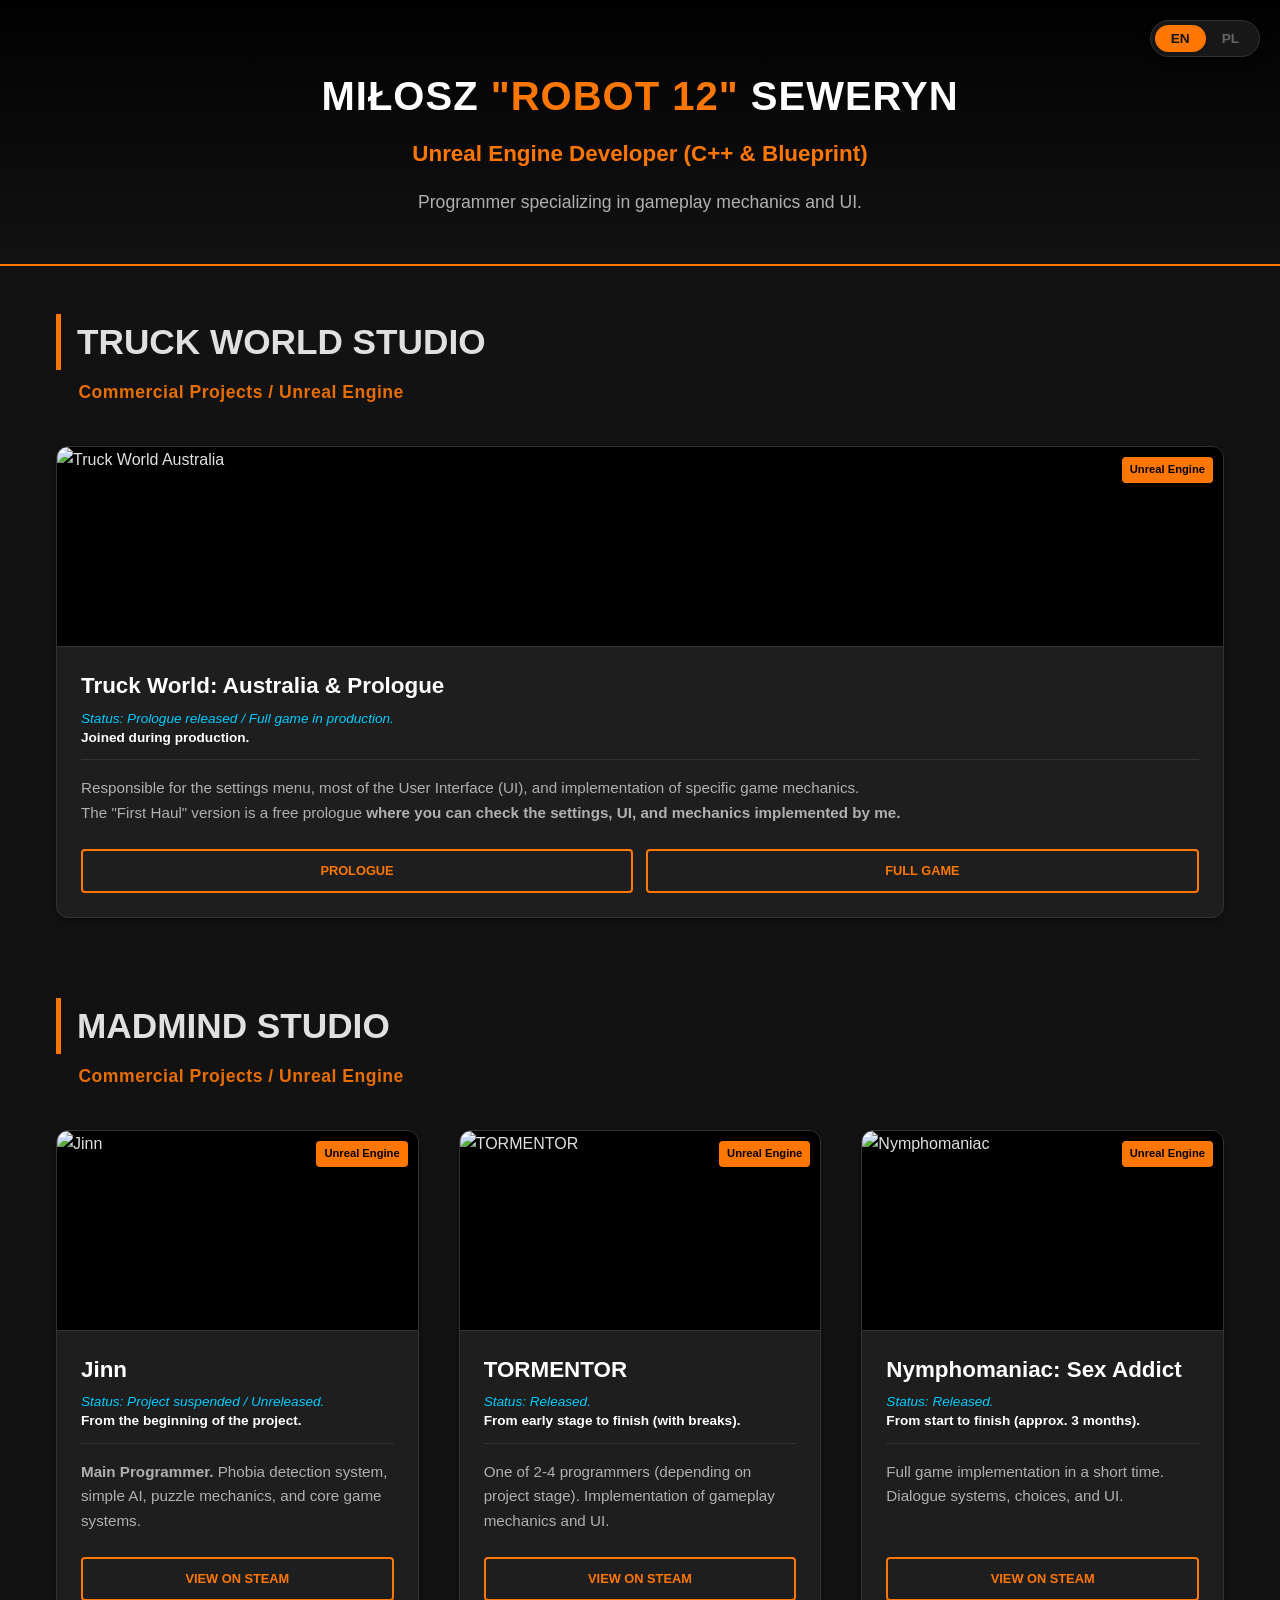
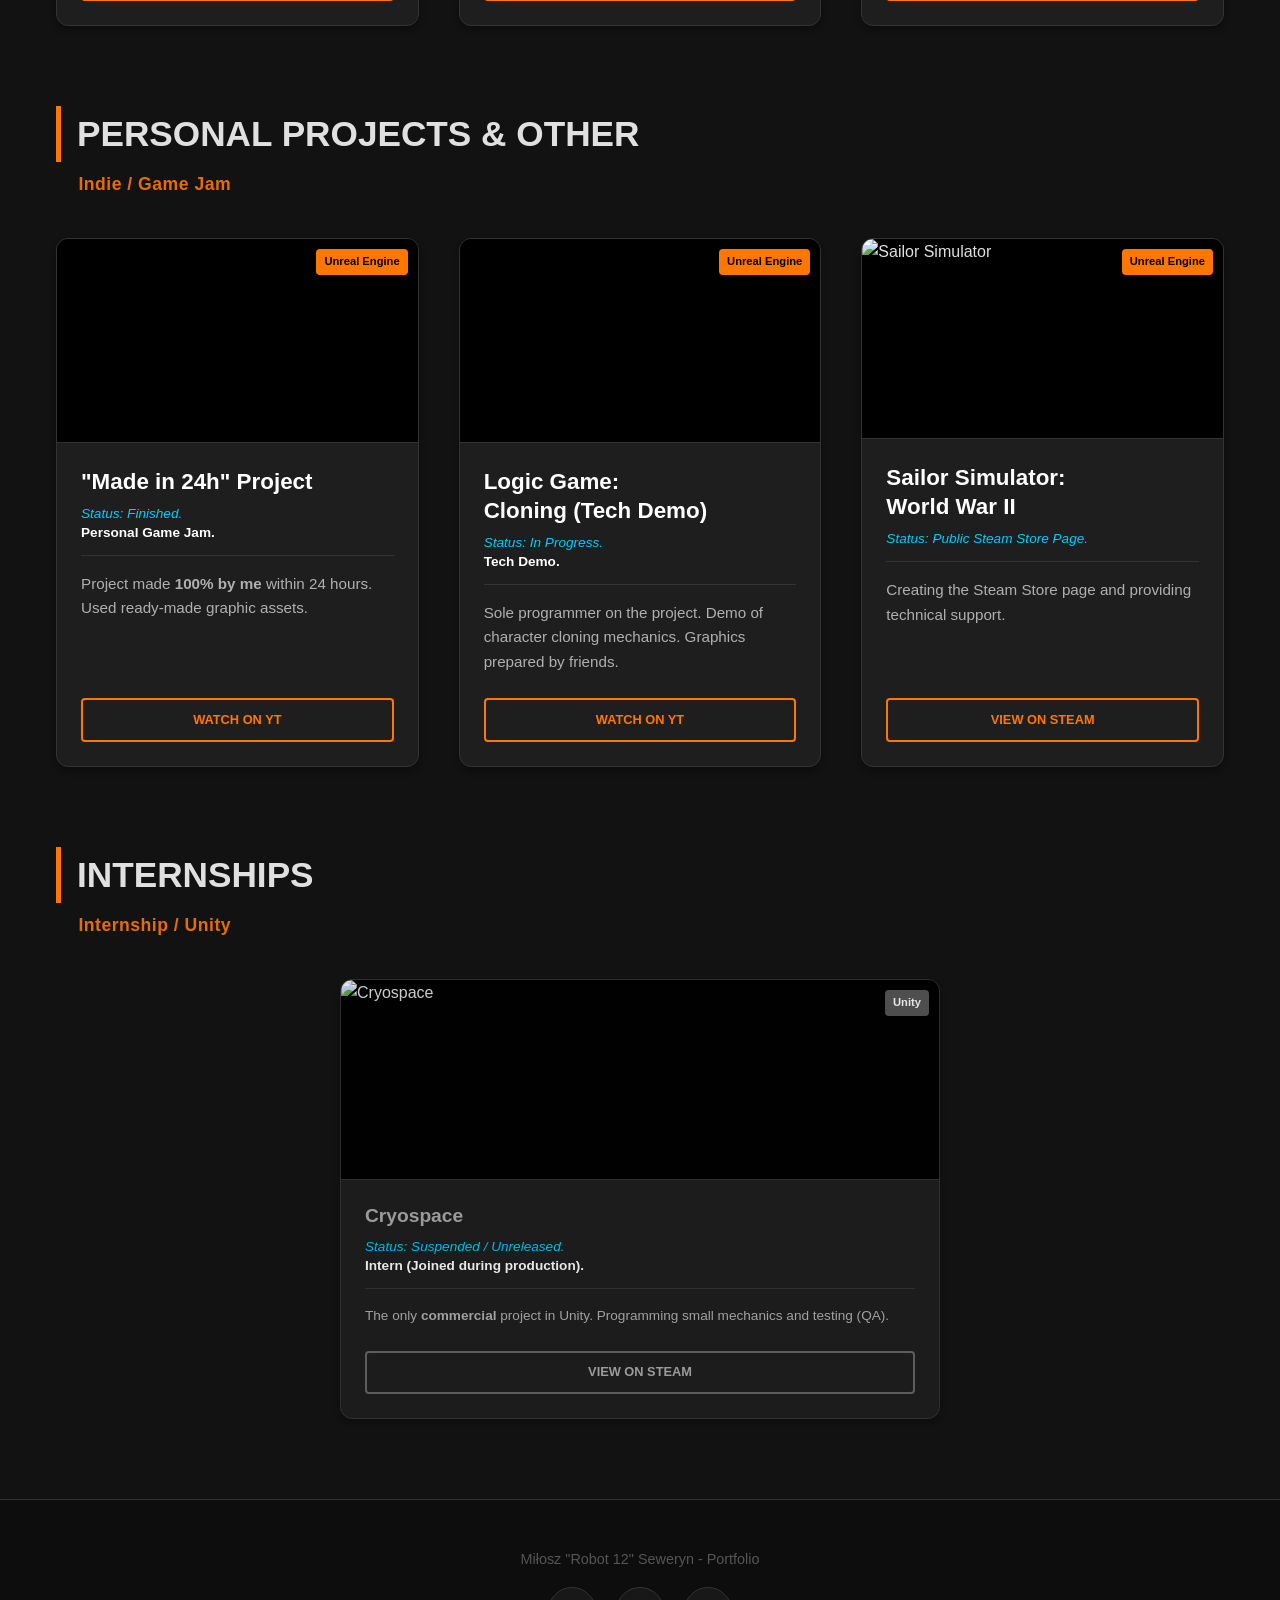
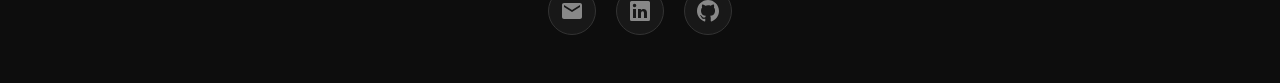
==== index.html @ f1b80c05 "Initial commit" ====
<!DOCTYPE html>
<html lang="pl">
<head>
    <meta charset="UTF-8">
    <meta name="viewport" content="width=device-width, initial-scale=1.0">
    <title>Portfolio - Miłosz Seweryn</title>
    <link rel="stylesheet" href="style.css">
</head>
<body class="lang-en">

    <div class="lang-switch">
        <button class="lang-btn" onclick="setLanguage('en')" id="btn-en">EN</button>
        <button class="lang-btn" onclick="setLanguage('pl')" id="btn-pl">PL</button>
    </div>

<header>
    <h1>Miłosz <span>"Robot 12"</span> Seweryn</h1>
    
    <div class="subtitle">
        <span class="en">Unreal Engine Developer (C++ & Blueprint)</span>
        <span class="pl">Unreal Engine Developer (C++ & Blueprint)</span>
    </div>
    
    <p class="intro-text">
        <span class="en">Programmer specializing in gameplay mechanics and UI.</span>
        <span class="pl">Programista specjalizujący się w mechanikach rozgrywki i UI.</span>
    </p>
</header>

<div class="container">

    <section>
        <h2 class="section-title">Truck World Studio</h2>
        <span class="company-name">
            <span class="en">Commercial Projects / Unreal Engine</span>
            <span class="pl">Projekty Komercyjne / Unreal Engine</span>
        </span>
        
        <div class="projects-grid">
            <div class="card">
                <div class="badge badge-ue">Unreal Engine</div>
                <img src="https://shared.fastly.steamstatic.com/store_item_assets/steam/apps/1327040/library_hero.jpg" alt="Truck World Australia" class="card-img">
                <div class="card-content">
                    <h3>Truck World: Australia & Prologue</h3>
                    <div class="status-info">
                        <span class="en">Status: Prologue released / Full game in production.<br><strong>Joined during production.</strong></span>
                        <span class="pl">Status: Prolog wydany / Pełna gra w produkcji.<br><strong>Dołączyłem w trakcie produkcji.</strong></span>
                    </div>
                    <p>
                        <span class="en">Responsible for the settings menu, most of the User Interface (UI), and implementation of specific game mechanics. <br>The "First Haul" version is a free prologue <strong>where you can check the settings, UI, and mechanics implemented by me.</strong></span>
                        <span class="pl">Odpowiadam za menu ustawień, większość interfejsu użytkownika (UI) oraz implementację pojedynczych mechanik gry. <br>Wersja "First Haul" stanowi darmowy prolog, <strong>w którym można sprawdzić zaimplementowane przeze mnie ustawienia, UI oraz mechaniki.</strong></span>
                    </p>
                    <div class="card-buttons">
                        <a href="https://store.steampowered.com/app/3694620/Truck_World_Australia__First_Haul/" target="_blank" class="btn">
                            <span class="en">Prologue</span><span class="pl">Prolog</span>
                        </a>
                        <a href="https://store.steampowered.com/app/1327040/Truck_World_Australia/" target="_blank" class="btn">
                            <span class="en">Full Game</span><span class="pl">Pełna Gra</span>
                        </a>
                    </div>
                </div>
            </div>
        </div>
    </section>

    <section>
        <h2 class="section-title">MadMind Studio</h2>
        <span class="company-name">
            <span class="en">Commercial Projects / Unreal Engine</span>
            <span class="pl">Projekty Komercyjne / Unreal Engine</span>
        </span>
        
        <div class="projects-grid">
            <div class="card">
                <div class="badge badge-ue">Unreal Engine</div>
                <img src="https://shared.fastly.steamstatic.com/store_item_assets/steam/apps/2539940/header.jpg" alt="Jinn" class="card-img">
                <div class="card-content">
                    <h3>Jinn</h3>
                    <div class="status-info">
                        <span class="en">Status: Project suspended / Unreleased.<br><strong>From the beginning of the project.</strong></span>
                        <span class="pl">Status: Projekt zawieszony / Niewydana.<br><strong>Od początku projektu.</strong></span>
                    </div>
                    <p>
                        <span class="en"><strong>Main Programmer.</strong> Phobia detection system, simple AI, puzzle mechanics, and core game systems.</span>
                        <span class="pl"><strong>Główny Programista.</strong> System wykrywania fobii, proste AI, mechaniki zagadek oraz kluczowe systemy gry.</span>
                    </p>
                    <div class="card-buttons">
                        <a href="https://store.steampowered.com/app/2539940/Jinn/" target="_blank" class="btn">
                            <span class="en">View on Steam</span><span class="pl">Zobacz na Steam</span>
                        </a>
                    </div>
                </div>
            </div>

            <div class="card">
                <div class="badge badge-ue">Unreal Engine</div>
                <img src="https://shared.fastly.steamstatic.com/store_item_assets/steam/apps/1493440/header.jpg" alt="TORMENTOR" class="card-img">
                <div class="card-content">
                    <h3>TORMENTOR</h3>
                    <div class="status-info">
                        <span class="en">Status: Released.<br><strong>From early stage to finish (with breaks).</strong></span>
                        <span class="pl">Status: Gra wydana.<br><strong>Od wczesnej fazy do końca (z przerwami).</strong></span>
                    </div>
                    <p>
                        <span class="en">One of 2-4 programmers (depending on project stage). Implementation of gameplay mechanics and UI.</span>
                        <span class="pl">Jeden z 2-4 programistów (w zależności od etapu projektu). Implementacja mechanik rozgrywki oraz UI.</span>
                    </p>
                    <div class="card-buttons">
                        <a href="https://store.steampowered.com/app/1493440/TORMENTOR/" target="_blank" class="btn">
                            <span class="en">View on Steam</span><span class="pl">Zobacz na Steam</span>
                        </a>
                    </div>
                </div>
            </div>

            <div class="card">
                <div class="badge badge-ue">Unreal Engine</div>
                <img src="https://shared.fastly.steamstatic.com/store_item_assets/steam/apps/3002570/header.jpg" alt="Nymphomaniac" class="card-img">
                <div class="card-content">
                    <h3>Nymphomaniac: Sex Addict</h3>
                    <div class="status-info">
                        <span class="en">Status: Released.<br><strong>From start to finish (approx. 3 months).</strong></span>
                        <span class="pl">Status: Gra wydana.<br><strong>Od początku do końca (około 3 miesiące).</strong></span>
                    </div>
                    <p>
                        <span class="en">Full game implementation in a short time. Dialogue systems, choices, and UI.</span>
                        <span class="pl">Pełna implementacja gry w bardzo krótkim czasie. Systemy dialogowe, wybory oraz UI.</span>
                    </p>
                    <div class="card-buttons">
                        <a href="https://store.steampowered.com/app/3002570/Nymphomaniac__Sex_Addict/" target="_blank" class="btn">
                            <span class="en">View on Steam</span><span class="pl">Zobacz na Steam</span>
                        </a>
                    </div>
                </div>
            </div>
        </div>
    </section>

    <section>
        <h2 class="section-title">
            <span class="en">Personal Projects & Other</span>
            <span class="pl">Projekty Własne & Inne</span>
        </h2>
        <span class="company-name">
            <span class="en">Indie / Game Jam</span>
            <span class="pl">Indie / Game Jam</span>
        </span>
        
        <div class="projects-grid">
            <div class="card">
                <div class="badge badge-ue">Unreal Engine</div>
                <div class="video-container">
                    <iframe width="560" height="315" src="https://www.youtube.com/embed/Qg40mIEKZSA" title="YouTube video player" frameborder="0" allow="accelerometer; autoplay; clipboard-write; encrypted-media; gyroscope; picture-in-picture; web-share" allowfullscreen></iframe>
                </div>
                <div class="card-content">
                    <h3>
                        <span class="en">"Made in 24h" Project</span>
                        <span class="pl">Projekt "Robiony w 24h"</span>
                    </h3>
                    <div class="status-info">
                        <span class="en">Status: Finished.<br><strong>Personal Game Jam.</strong></span>
                        <span class="pl">Status: Ukończony.<br><strong>Game Jam personalny.</strong></span>
                    </div>
                    <p>
                        <span class="en">Project made <strong>100% by me</strong> within 24 hours. Used ready-made graphic assets.</span>
                        <span class="pl">Projekt zrealizowany w <strong>100% przeze mnie</strong> w ciągu 24 godzin. Wykorzystano gotowe assety graficzne.</span>
                    </p>
                    <div class="card-buttons">
                        <a href="https://youtu.be/Qg40mIEKZSA" target="_blank" class="btn">
                            <span class="en">Watch on YT</span><span class="pl">Obejrzyj na YT</span>
                        </a>
                    </div>
                </div>
            </div>

            <div class="card">
                <div class="badge badge-ue">Unreal Engine</div>
                <div class="video-container">
                    <iframe width="560" height="315" src="https://www.youtube.com/embed/ISejRjv4ZMk" title="YouTube video player" frameborder="0" allow="accelerometer; autoplay; clipboard-write; encrypted-media; gyroscope; picture-in-picture; web-share" allowfullscreen></iframe>
                </div>
                <div class="card-content">
                    <h3>
                        <span class="en">Logic Game: Cloning (Tech Demo)</span>
                        <span class="pl">Gra Logiczna: Klonowanie (Tech Demo)</span>
                    </h3>
                    <div class="status-info">
                        <span class="en">Status: In Progress.<br><strong>Tech Demo.</strong></span>
                        <span class="pl">Status: W trakcie produkcji.<br><strong>Demo technologiczne.</strong></span>
                    </div>
                    <p>
                        <span class="en">Sole programmer on the project. Demo of character cloning mechanics. Graphics prepared by friends.</span>
                        <span class="pl">Jedyny programista projektu. Demo mechaniki klonowania postaci. Grafiki przygotowane przez znajomych.</span>
                    </p>
                    <div class="card-buttons">
                        <a href="https://www.youtube.com/watch?v=ISejRjv4ZMk" target="_blank" class="btn">
                            <span class="en">Watch on YT</span><span class="pl">Obejrzyj na YT</span>
                        </a>
                    </div>
                </div>
            </div>

            <div class="card">
                <div class="badge badge-ue">Unreal Engine</div>
                <img src="https://shared.fastly.steamstatic.com/store_item_assets/steam/apps/3456460/header.jpg" alt="Sailor Simulator" class="card-img">
                <div class="card-content">
                    <h3>Sailor Simulator: World War&nbsp;II</h3>
                    <div class="status-info">
                        <span class="en">Status: Public Steam Store Page.</span>
                        <span class="pl">Status: Publiczna strona Steam.</span>
                    </div>
                    <p>
                        <span class="en">Creating the Steam Store page and providing technical support.</span>
                        <span class="pl">Tworzenie strony sklepu Steam oraz wsparcie techniczne.</span>
                    </p>
                    <div class="card-buttons">
                        <a href="https://store.steampowered.com/app/3456460/Sailor_Simulator_World_War_II/" target="_blank" class="btn">
                            <span class="en">View on Steam</span><span class="pl">Zobacz na Steam</span>
                        </a>
                    </div>
                </div>
            </div>
        </div>
    </section>

    <section style="margin-bottom: 2rem;">
        <h2 class="section-title">
            <span class="en">Internships</span>
            <span class="pl">Praktyki</span>
        </h2>
        <span class="company-name">
            <span class="en">Internship / Unity</span>
            <span class="pl">Praktyki / Unity</span>
        </span>
        
        <div class="projects-grid" style="grid-template-columns: 1fr;">
            <div class="card small">
                <div class="badge badge-unity">Unity</div>
                <img src="https://shared.fastly.steamstatic.com/store_item_assets/steam/apps/1460010/header.jpg" alt="Cryospace" class="card-img">
                <div class="card-content">
                    <h3 style="font-size: 1.2rem; color: #aaa;">Cryospace</h3>
                    <div class="status-info">
                        <span class="en">Status: Suspended / Unreleased.<br><strong>Intern (Joined during production).</strong></span>
                        <span class="pl">Status: Zawieszony / Niewydana.<br><strong>Praktykant (dołączyłem w trakcie produkcji).</strong></span>
                    </div>
                    <p style="font-size: 0.85rem;">
                        <span class="en">The only <strong>commercial</strong> project in Unity. Programming small mechanics and testing (QA).</span>
                        <span class="pl">Jedyny <strong>komercyjny</strong> projekt w Unity. Programowanie małych mechanik oraz testowanie (QA).</span>
                    </p>
                    <div class="card-buttons">
                        <a href="https://store.steampowered.com/app/1460010/Cryospace__survival_horror_in_space/" target="_blank" class="btn btn-muted">
                            <span class="en">View on Steam</span><span class="pl">Zobacz na Steam</span>
                        </a>
                    </div>
                </div>
            </div>
        </div>
    </section>

</div>

<footer>
    <p>Miłosz "Robot 12" Seweryn - Portfolio</p>
    
    <div class="social-links">
        <div class="social-group" onclick="copyEmail()">
            <div class="social-icon email" aria-label="Copy Email">
                <svg xmlns="http://www.w3.org/2000/svg" viewBox="0 0 24 24" fill="currentColor">
                    <path d="M20 4H4c-1.1 0-1.99.9-1.99 2L2 18c0 1.1.9 2 2 2h16c1.1 0 2-.9 2-2V6c0-1.1-.9-2-2-2zm0 4l-8 5-8-5V6l8 5 8-5v2z"/>
                </svg>
            </div>
            <span class="tooltip-text">
                <span class="en">Copied!</span>
                <span class="pl">Skopiowano!</span>
            </span>
        </div>

        <a href="https://www.linkedin.com/in/mi%C5%82osz-s-375976254/" target="_blank" class="social-group" style="text-decoration: none;">
            <div class="social-icon linkedin" aria-label="LinkedIn Profile">
                <svg xmlns="http://www.w3.org/2000/svg" viewBox="0 0 24 24" data-supported-dps="24x24" fill="currentColor">
                    <path d="M20.5 2h-17A1.5 1.5 0 002 3.5v17A1.5 1.5 0 003.5 22h17a1.5 1.5 0 001.5-1.5v-17A1.5 1.5 0 0020.5 2zM8 19H5v-9h3zM6.5 8.25A1.75 1.75 0 118.3 6.5a1.78 1.78 0 01-1.8 1.75zM19 19h-3v-4.74c0-1.42-.6-1.93-1.38-1.93A1.74 1.74 0 0013 14.19a.66.66 0 000 .14V19h-3v-9h2.9v1.3a3.11 3.11 0 012.7-1.4c1.55 0 3.36.86 3.36 3.66z"></path>
                </svg>
            </div>
        </a>

        <a href="https://github.com/Robot-12" target="_blank" class="social-group" style="text-decoration: none;">
            <div class="social-icon github" aria-label="GitHub Profile">
                <svg viewBox="0 0 24 24" version="1.1" aria-hidden="true" fill="currentColor">
                    <path d="M12 1C5.923 1 1 5.923 1 12c0 4.867 3.149 8.979 7.521 10.436.55.096.756-.233.756-.522 0-.262-.013-1.128-.013-2.049-2.764.509-3.479-.674-3.699-1.292-.124-.317-.66-1.293-1.127-1.554-.385-.207-.936-.715-.014-.729.866-.014 1.485.797 1.691 1.128.99 1.663 2.571 1.196 3.204.907.096-.715.385-1.196.701-1.471-2.448-.275-5.005-1.224-5.005-5.432 0-1.196.426-2.186 1.128-2.956-.111-.275-.496-1.402.11-2.915 0 0 .921-.288 3.024 1.128a10.193 10.193 0 0 1 2.75-.371c.936 0 1.871.123 2.75.371 2.104-1.43 3.025-1.128 3.025-1.128.605 1.513.221 2.64.111 2.915.701.77 1.127 1.747 1.127 2.956 0 4.222-2.571 5.157-5.019 5.432.399.344.743 1.004.743 2.035 0 1.471-.014 2.654-.014 3.025 0 .289.206.632.756.522C19.851 20.979 23 16.854 23 12c0-6.077-4.922-11-11-11Z"></path>
                </svg>
            </div>
        </a>
    </div>
</footer>

<script>
    function setLanguage(lang) {
        document.body.className = 'lang-' + lang;
        document.getElementById('btn-en').classList.remove('active');
        document.getElementById('btn-pl').classList.remove('active');
        document.getElementById('btn-' + lang).classList.add('active');
    }
    setLanguage('en');

    // Funkcja kopiowania emaila na kliknięcie w ikonę
    function copyEmail() {
        const email = "milosz.12.seweryn@gmail.com";
        const emailGroup = document.querySelector('.social-group[onclick="copyEmail()"]');
        
        navigator.clipboard.writeText(email).then(() => {
            emailGroup.classList.add("show-tooltip");
            setTimeout(() => {
                emailGroup.classList.remove("show-tooltip");
            }, 2000);
        }).catch(err => {
            console.error('Błąd kopiowania:', err);
        });
    }
</script>

</body>
</html>
---- style.css ----
:root {
    --bg-color: #121212;
    --card-bg: #1e1e1e;
    --text-main: #e0e0e0;
    --text-muted: #b0b0b0;
    --accent: #ff7700; /* Pomarańcz */
    --status-color: #00ccff; /* Kolor dla statusów */
    --font-main: 'Segoe UI', Tahoma, Geneva, Verdana, sans-serif;
    --linkedin-color: #0a66c2;
    --github-color: #ffffff;
}

* {
    margin: 0;
    padding: 0;
    box-sizing: border-box;
}

body {
    background-color: var(--bg-color);
    color: var(--text-main);
    font-family: var(--font-main);
    line-height: 1.6;
    position: relative;
}

/* --- Language Switcher Logic --- */
body.lang-en .pl { display: none !important; }
body.lang-pl .en { display: none !important; }

.lang-switch {
    position: absolute;
    top: 20px;
    right: 20px;
    display: flex;
    background: rgba(30, 30, 30, 0.8);
    padding: 4px;
    border-radius: 30px;
    border: 1px solid #333;
    backdrop-filter: blur(5px);
    z-index: 100;
    box-shadow: 0 4px 10px rgba(0,0,0,0.3);
}

.lang-btn {
    background: transparent;
    border: none;
    color: #666;
    padding: 6px 16px;
    cursor: pointer;
    font-weight: 700;
    font-size: 0.85rem;
    border-radius: 20px;
    transition: all 0.3s ease;
}

.lang-btn:hover { color: #fff; }

.lang-btn.active {
    background: var(--accent);
    color: #121212;
    box-shadow: 0 2px 5px rgba(0,0,0,0.2);
}

/* Header */
header {
    padding: 4rem 1rem 3rem 1rem;
    text-align: center;
    background: linear-gradient(180deg, rgba(0,0,0,0.95) 0%, rgba(18,18,18,1) 100%);
    border-bottom: 2px solid var(--accent);
}

h1 {
    font-size: 2.5rem;
    margin-bottom: 0.5rem;
    letter-spacing: 1px;
    text-transform: uppercase;
    font-weight: 800;
    color: #fff;
}

h1 span { color: var(--accent); }

.subtitle {
    color: var(--accent);
    font-weight: 600;
    font-size: 1.4rem;
    margin-bottom: 1rem;
}

.intro-text {
    max-width: 800px;
    margin: 0 auto;
    color: var(--text-muted);
    font-size: 1.1rem;
}

/* Container */
.container {
    max-width: 1200px;
    margin: 0 auto;
    padding: 3rem 1rem;
}

/* Section Styling */
section { margin-bottom: 5rem; }

.section-title {
    font-size: 2.2rem;
    border-left: 5px solid var(--accent);
    padding-left: 1rem;
    margin-bottom: 0.5rem;
    text-transform: uppercase;
    color: var(--text-main);
    font-weight: 800;
}

.company-name {
    color: var(--accent);
    font-size: 1.1rem;
    display: block;
    margin-bottom: 2.5rem;
    padding-left: 1.4rem;
    font-weight: 600;
    opacity: 0.9;
    letter-spacing: 0.5px;
}

/* Grid */
.projects-grid {
    display: grid;
    grid-template-columns: repeat(auto-fit, minmax(350px, 1fr));
    gap: 2.5rem;
}

/* Project Card */
.card {
    background-color: var(--card-bg);
    border-radius: 12px;
    overflow: hidden;
    transition: all 0.3s ease;
    display: flex;
    flex-direction: column;
    border: 1px solid #333;
    box-shadow: 0 4px 6px rgba(0,0,0,0.3);
    position: relative;
}

.card:hover {
    transform: translateY(-5px);
    box-shadow: 0 12px 24px rgba(255, 119, 0, 0.15);
    border-color: var(--accent);
}

/* Badges */
.badge {
    position: absolute;
    top: 10px;
    right: 10px;
    padding: 4px 8px;
    border-radius: 4px;
    font-weight: bold;
    font-size: 0.7rem;
    z-index: 10;
    box-shadow: 0 2px 4px rgba(0,0,0,0.5);
}
.badge-ue { background-color: var(--accent); color: #000; }
.badge-unity { background-color: #555; color: #fff; }

/* Images */
.card-img {
    width: 100%;
    height: 200px;
    object-fit: cover;
    object-position: center;
    border-bottom: 1px solid #333;
    background-color: #000;
}

/* Video Container */
.video-container {
    position: relative;
    width: 100%;
    padding-bottom: 56.25%;
    background: #000;
    border-bottom: 1px solid #333;
}
.video-container iframe {
    position: absolute;
    top: 0;
    left: 0;
    width: 100%;
    height: 100%;
    border: 0;
}

/* Content */
.card-content {
    padding: 1.5rem;
    flex-grow: 1;
    display: flex;
    flex-direction: column;
}

.card h3 {
    margin-bottom: 0.5rem;
    font-size: 1.4rem;
    color: #fff;
    text-wrap: balance;
    line-height: 1.3;
}

/* Status Info Block */
.status-info {
    font-size: 0.85rem;
    color: var(--status-color);
    margin-bottom: 1rem;
    padding-bottom: 0.8rem;
    border-bottom: 1px solid #333;
    font-style: italic;
    line-height: 1.4;
}

.status-info strong {
    color: #fff;
    font-style: normal;
}

.card p {
    font-size: 0.95rem;
    color: var(--text-muted);
    margin-bottom: 1.5rem;
    flex-grow: 1;
}

/* Buttons */
.card-buttons {
    margin-top: auto;
    display: flex;
    gap: 0.8rem;
    flex-wrap: wrap;
}

.btn {
    display: inline-block;
    background-color: transparent;
    color: var(--accent);
    border: 2px solid var(--accent);
    padding: 0.6rem 1rem;
    text-decoration: none;
    text-transform: uppercase;
    font-weight: bold;
    font-size: 0.8rem;
    text-align: center;
    transition: all 0.3s ease;
    border-radius: 4px;
    flex-grow: 1;
    cursor: pointer;
}
.btn:hover { background-color: var(--accent); color: #121212; }

.card.small { max-width: 600px; margin: 0 auto; width: 100%; opacity: 0.9; }
.btn-muted { border-color: #666; color: #aaa; }
.btn-muted:hover { background-color: #666; color: #fff; }

/* Footer */
footer {
    text-align: center;
    padding: 3rem 1rem;
    background-color: #0d0d0d;
    border-top: 1px solid #333;
    color: #555;
    font-size: 0.9rem;
    display: flex;
    flex-direction: column;
    align-items: center;
    gap: 1rem;
}

.social-links {
    display: flex;
    gap: 20px;
    align-items: center;
    justify-content: center;
}

/* Grupa dla ikony maila (z tooltipem) */
.social-group {
    position: relative;
    display: flex;
    align-items: center;
    justify-content: center;
    background: #181818;
    padding: 10px;
    border-radius: 50%; /* Okrągłe tło */
    border: 1px solid #333;
    transition: all 0.3s ease;
    cursor: pointer;
    width: 48px;
    height: 48px;
}

.social-group:hover {
    border-color: var(--accent);
    transform: translateY(-2px);
}

/* Social Icons Styling */
.social-icon {
    display: flex;
    align-items: center;
    justify-content: center;
    color: #888;
    transition: all 0.3s ease;
    width: 24px;
    height: 24px;
    text-decoration: none;
}

.social-icon svg {
    width: 100%;
    height: 100%;
    fill: currentColor;
}

/* Kolory po najechaniu */
.social-group:hover .social-icon.email { color: var(--accent); }
.social-group:hover .social-icon.linkedin { color: var(--linkedin-color); }
.social-group:hover .social-icon.github { color: var(--github-color); }

/* Tooltip "Skopiowano" */
.tooltip-text {
    visibility: hidden;
    background-color: var(--accent);
    color: #000;
    text-align: center;
    border-radius: 4px;
    padding: 5px 10px;
    position: absolute;
    z-index: 1;
    bottom: 125%; /* Nad ikoną */
    left: 50%;
    transform: translateX(-50%);
    opacity: 0;
    transition: opacity 0.3s, bottom 0.3s;
    font-size: 0.75rem;
    font-weight: bold;
    white-space: nowrap;
    box-shadow: 0 4px 10px rgba(0,0,0,0.5);
}

/* Strzałeczka tooltipa */
.tooltip-text::after {
    content: "";
    position: absolute;
    top: 100%;
    left: 50%;
    margin-left: -5px;
    border-width: 5px;
    border-style: solid;
    border-color: var(--accent) transparent transparent transparent;
}

/* Klasa dodawana przez JS aby pokazać tooltip */
.social-group.show-tooltip .tooltip-text {
    visibility: visible;
    opacity: 1;
    bottom: 135%; /* Lekki ruch w górę */
}

@media (max-width: 768px) {
    .lang-switch { top: 10px; right: 10px; }
    h1 { font-size: 2rem; }
    .section-title { font-size: 1.6rem; }
}
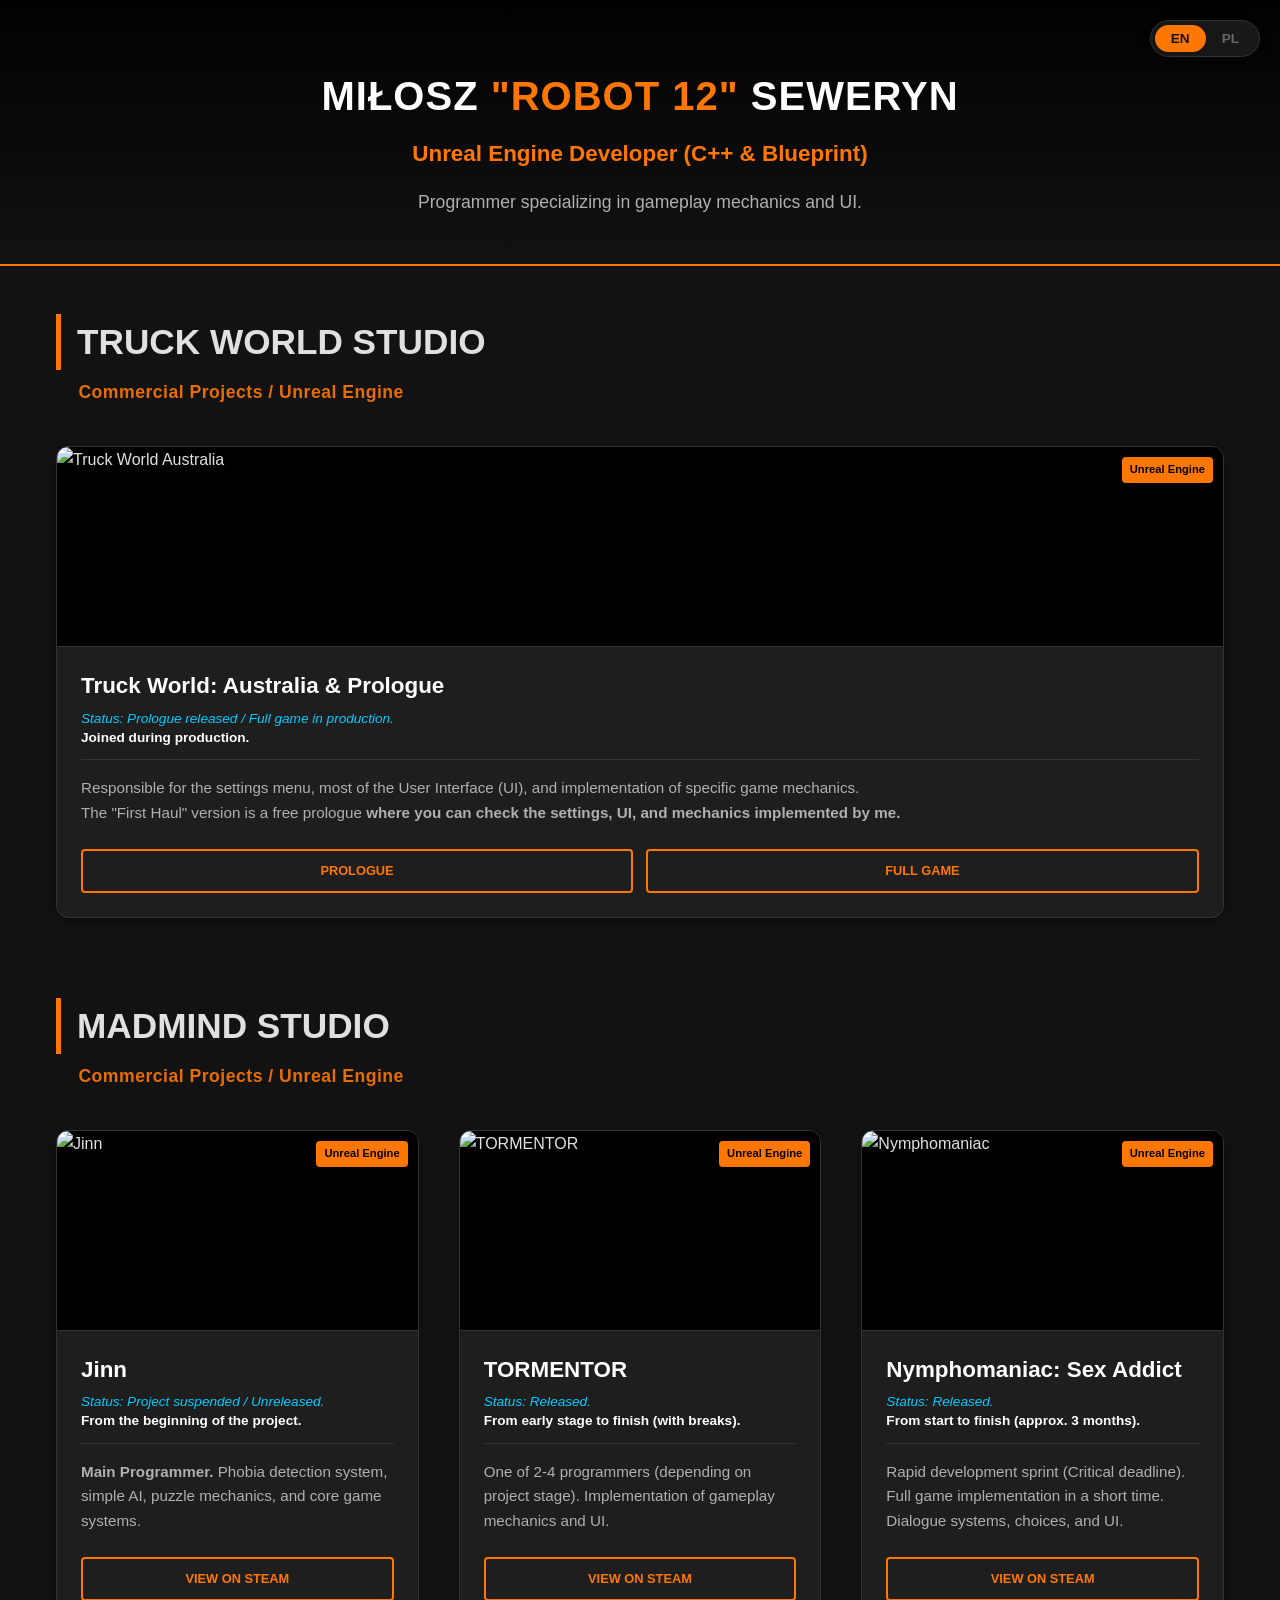
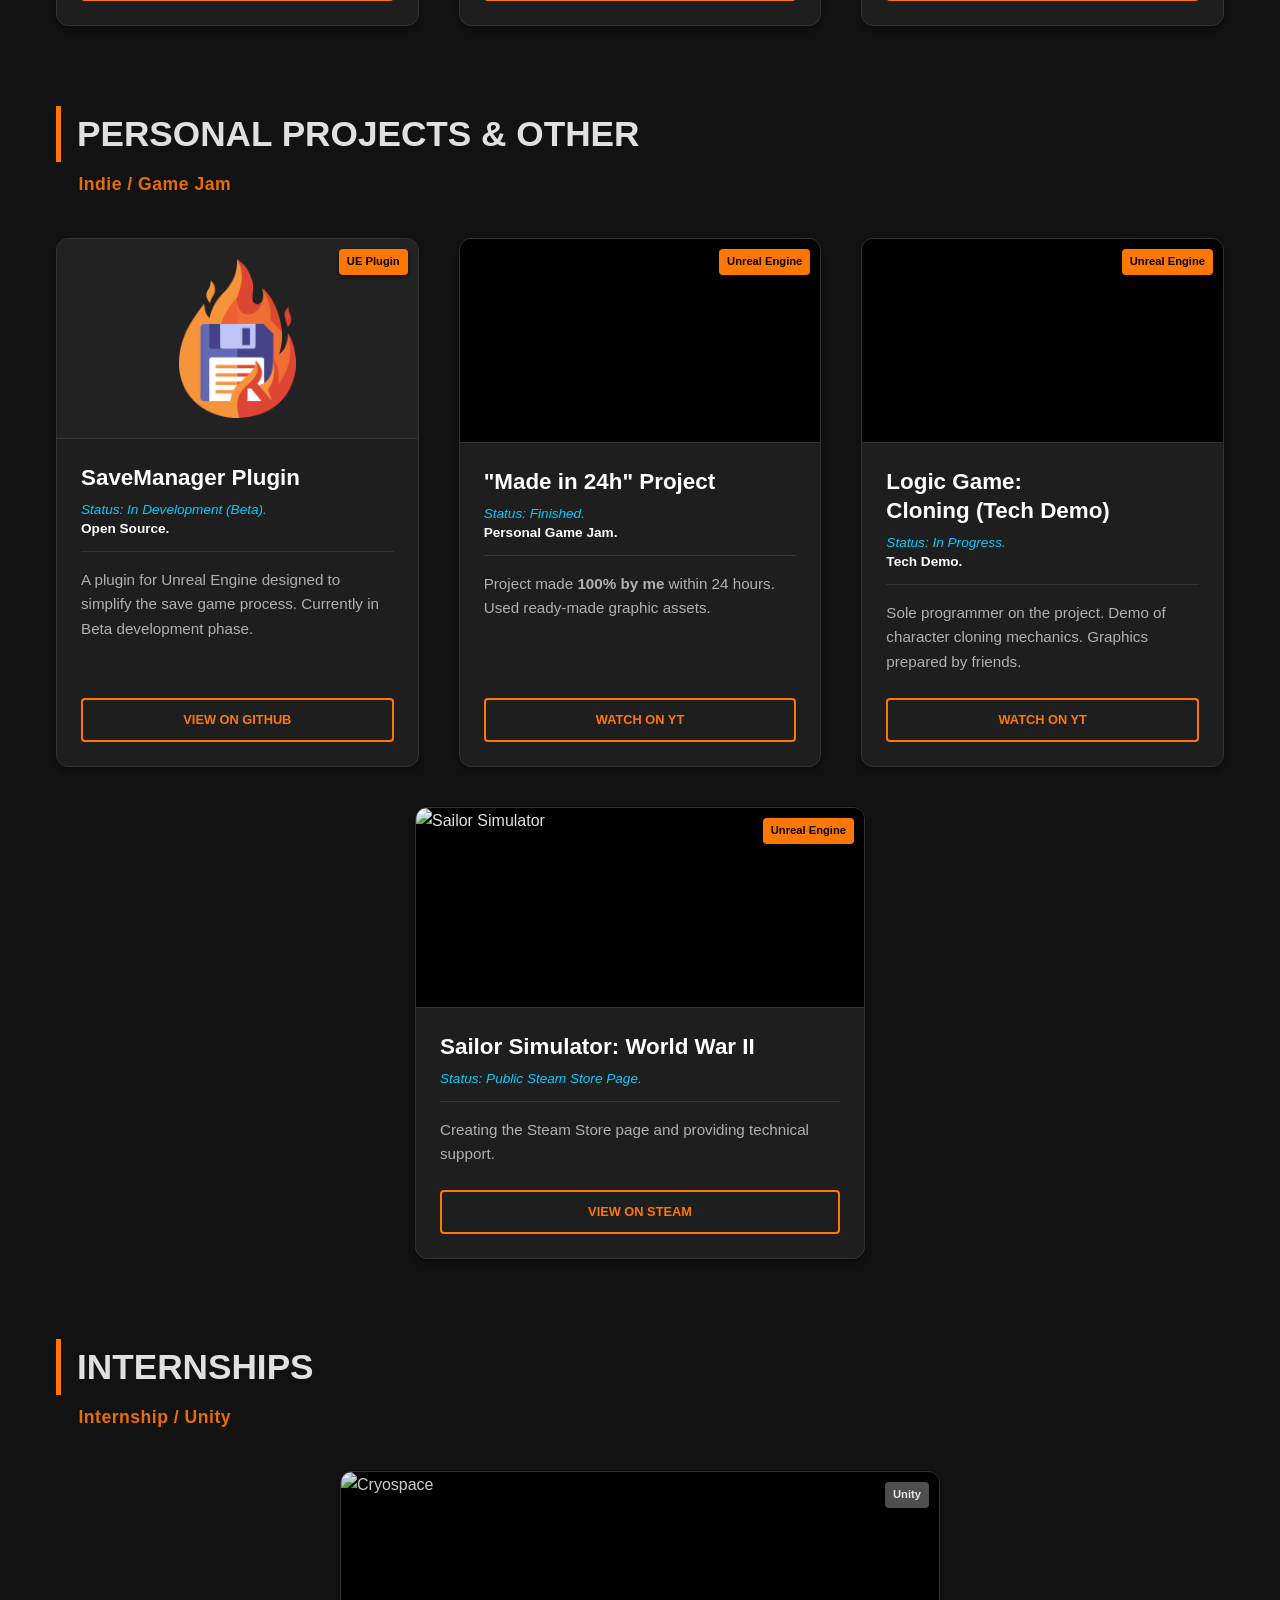
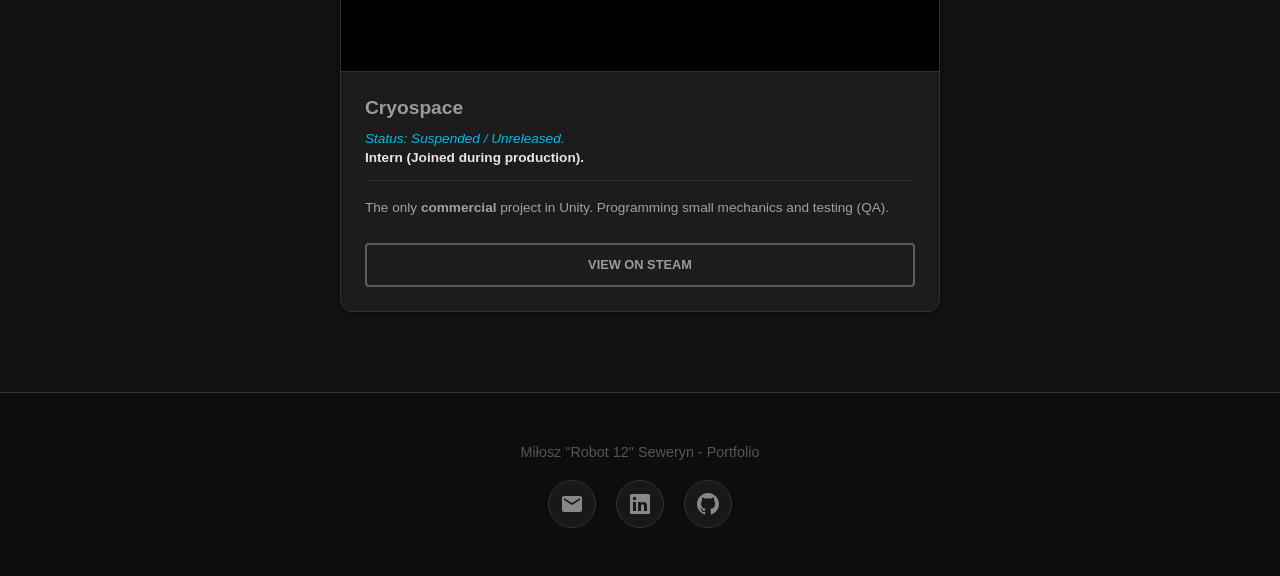
==== commit 914a8796: "Add SaveManager Plugin" ====
--- a/index.html
+++ b/index.html
@@ -123,8 +123,8 @@
                         <span class="pl">Status: Gra wydana.<br><strong>Od początku do końca (około 3 miesiące).</strong></span>
                     </div>
                     <p>
-                        <span class="en">Full game implementation in a short time. Dialogue systems, choices, and UI.</span>
-                        <span class="pl">Pełna implementacja gry w bardzo krótkim czasie. Systemy dialogowe, wybory oraz UI.</span>
+                        <span class="en">Rapid development sprint (Critical deadline). Full game implementation in a short time. Dialogue systems, choices, and UI.</span>
+                        <span class="pl">Błyskawiczny proces produkcji (Krytyczny termin). Pełna implementacja gry w bardzo krótkim czasie. Systemy dialogowe, wybory oraz UI.</span>
                     </p>
                     <div class="card-buttons">
                         <a href="https://store.steampowered.com/app/3002570/Nymphomaniac__Sex_Addict/" target="_blank" class="btn">
@@ -136,7 +136,7 @@
         </div>
     </section>
 
-    <section>
+    <section id="personal-projects-section">
         <h2 class="section-title">
             <span class="en">Personal Projects & Other</span>
             <span class="pl">Projekty Własne & Inne</span>
@@ -147,6 +147,28 @@
         </span>
         
         <div class="projects-grid">
+            
+            <div class="card">
+                <div class="badge badge-ue">UE Plugin</div>
+                <img src="img/SaveManagerIcon.png" alt="SaveManager Plugin" class="card-img" style="object-fit: contain; padding: 20px; background: #222;">
+                <div class="card-content">
+                    <h3>SaveManager Plugin</h3>
+                    <div class="status-info">
+                        <span class="en">Status: In Development (Beta).<br><strong>Open Source.</strong></span>
+                        <span class="pl">Status: W trakcie produkcji (Beta).<br><strong>Open Source.</strong></span>
+                    </div>
+                    <p>
+                        <span class="en">A plugin for Unreal Engine designed to simplify the save game process. Currently in Beta development phase.</span>
+                        <span class="pl">Plugin do Unreal Engine ułatwiający zarządzanie systemem zapisu gry. Aktualnie w fazie Beta.</span>
+                    </p>
+                    <div class="card-buttons">
+                        <a href="https://github.com/Robot-12/SaveManager" target="_blank" class="btn">
+                            <span class="en">View on GitHub</span><span class="pl">Zobacz na GitHub</span>
+                        </a>
+                    </div>
+                </div>
+            </div>
+
             <div class="card">
                 <div class="badge badge-ue">Unreal Engine</div>
                 <div class="video-container">
@@ -276,7 +298,7 @@
 
         <a href="https://www.linkedin.com/in/mi%C5%82osz-s-375976254/" target="_blank" class="social-group" style="text-decoration: none;">
             <div class="social-icon linkedin" aria-label="LinkedIn Profile">
-                <svg xmlns="http://www.w3.org/2000/svg" viewBox="0 0 24 24" data-supported-dps="24x24" fill="currentColor">
+                <svg xmlns="http://www.w3.org/2000/svg" viewBox="0 0 24 24" data-supported-dps="24x24" fill="currentColor" width="24" height="24" focusable="false">
                     <path d="M20.5 2h-17A1.5 1.5 0 002 3.5v17A1.5 1.5 0 003.5 22h17a1.5 1.5 0 001.5-1.5v-17A1.5 1.5 0 0020.5 2zM8 19H5v-9h3zM6.5 8.25A1.75 1.75 0 118.3 6.5a1.78 1.78 0 01-1.8 1.75zM19 19h-3v-4.74c0-1.42-.6-1.93-1.38-1.93A1.74 1.74 0 0013 14.19a.66.66 0 000 .14V19h-3v-9h2.9v1.3a3.11 3.11 0 012.7-1.4c1.55 0 3.36.86 3.36 3.66z"></path>
                 </svg>
             </div>
--- a/style.css
+++ b/style.css
@@ -321,6 +321,7 @@
     width: 100%;
     height: 100%;
     fill: currentColor;
+    stroke-width: 0; /* Resetujemy stroke dla wszystkich */
 }
 
 /* Kolory po najechaniu */
@@ -368,8 +369,24 @@
     bottom: 135%; /* Lekki ruch w górę */
 }
 
+/* --- Sekcja Projekty Własne - Wyśrodkowanie --- */
+#personal-projects-section .projects-grid {
+    display: flex;
+    flex-wrap: wrap;
+    justify-content: center;
+}
+
+#personal-projects-section .card {
+    flex: 1 1 350px;
+    max-width: 450px;
+}
+
 @media (max-width: 768px) {
     .lang-switch { top: 10px; right: 10px; }
     h1 { font-size: 2rem; }
     .section-title { font-size: 1.6rem; }
+    /* Na małych ekranach karty w tej sekcji zajmują całą szerokość */
+    #personal-projects-section .card {
+        max-width: 100%;
+    }
 }
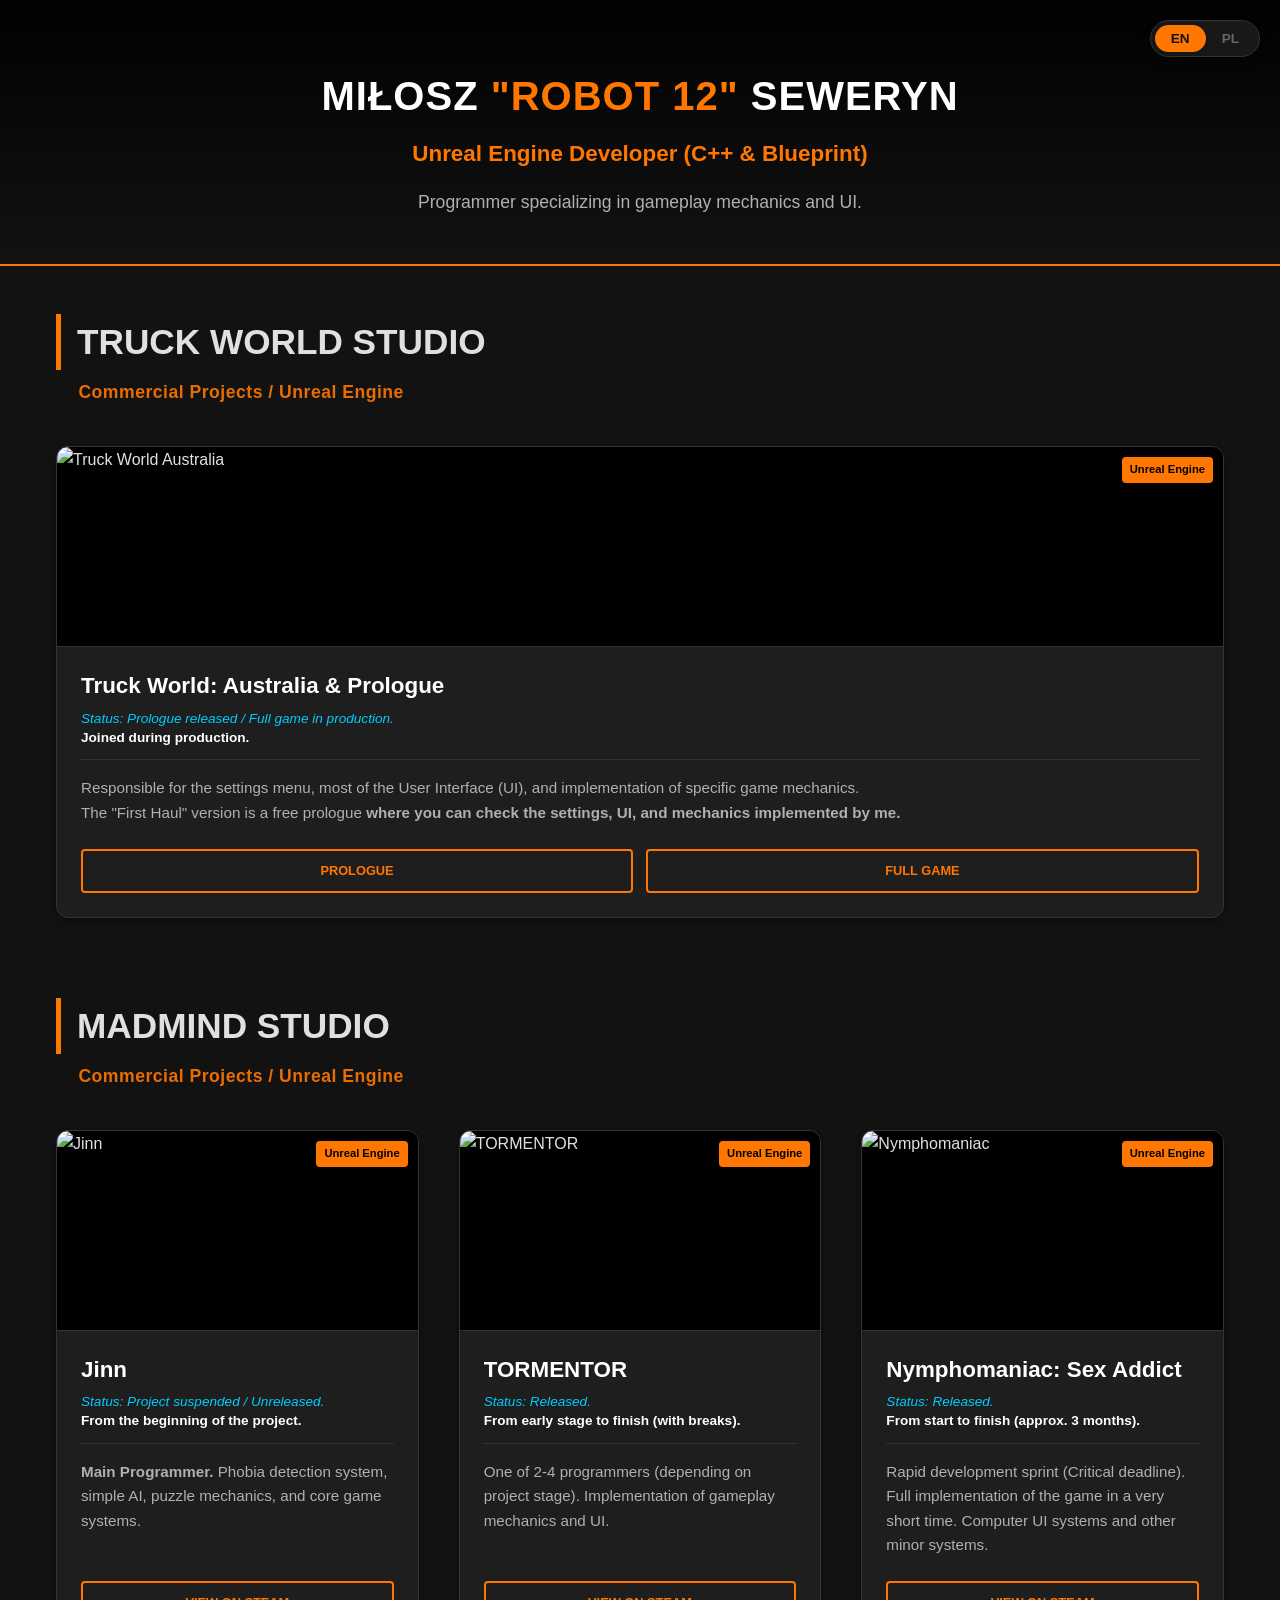
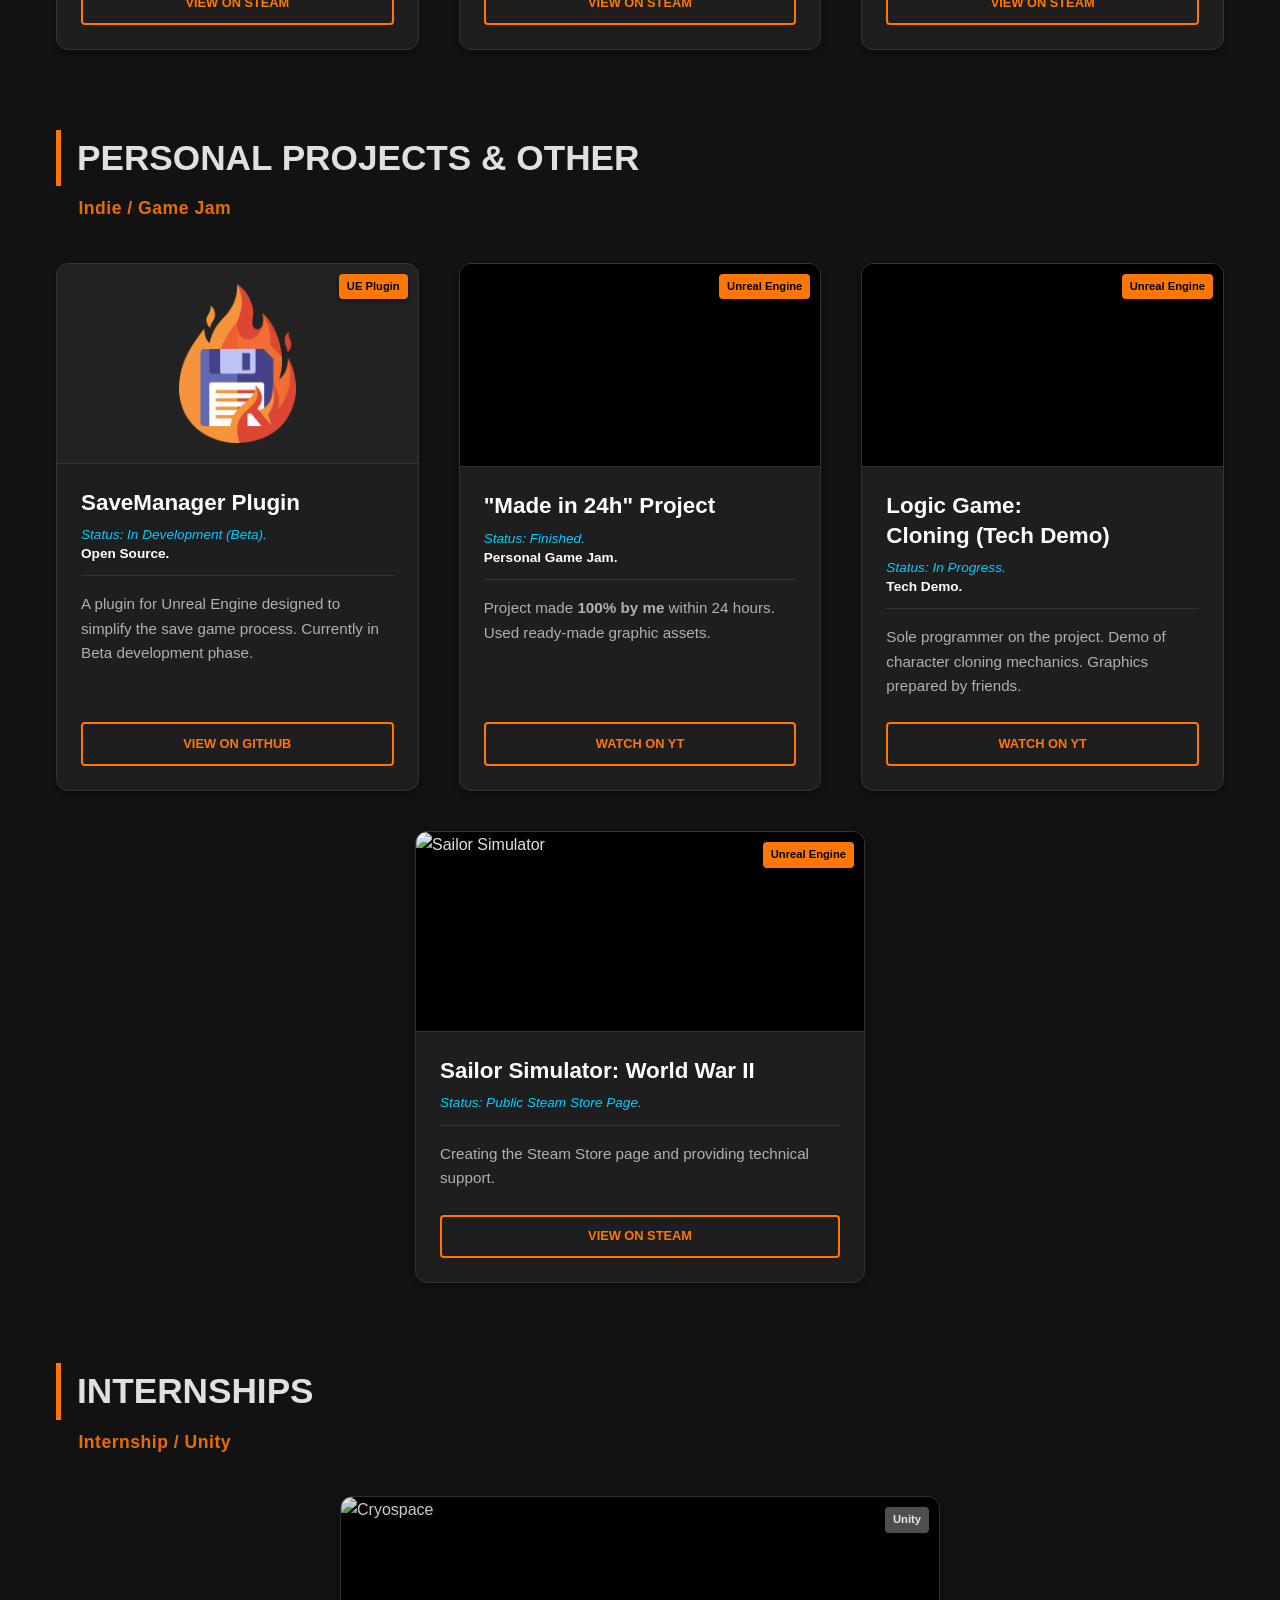
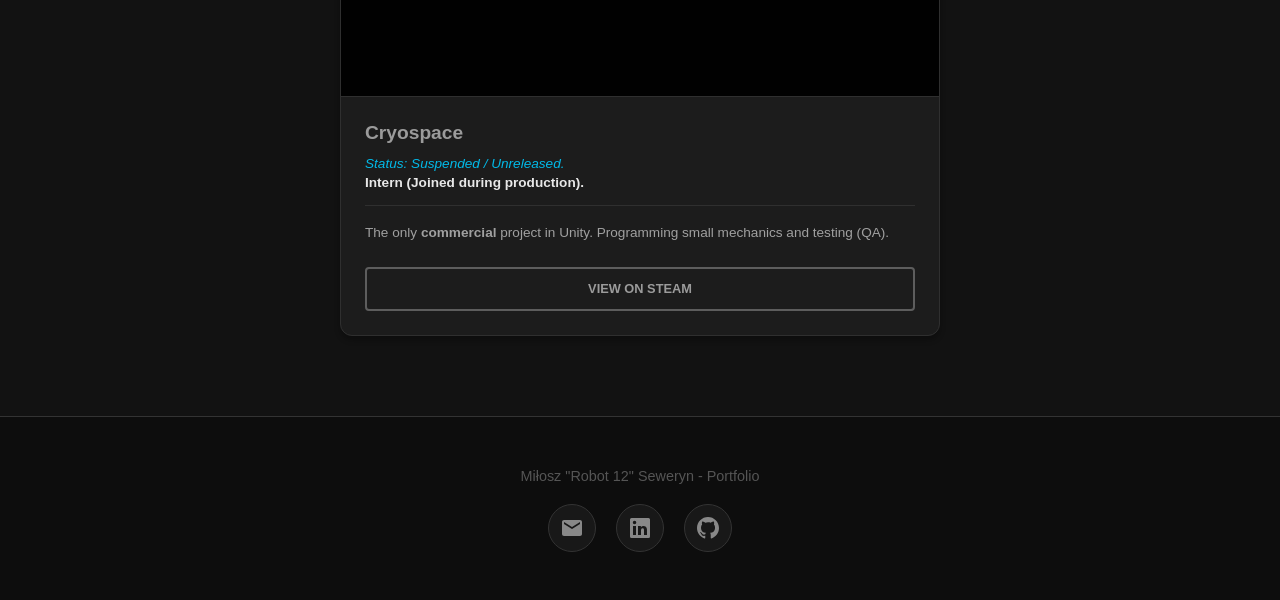
==== commit db032c10: "Update Nymphomaniac description" ====
--- a/index.html
+++ b/index.html
@@ -123,8 +123,8 @@
                         <span class="pl">Status: Gra wydana.<br><strong>Od początku do końca (około 3 miesiące).</strong></span>
                     </div>
                     <p>
-                        <span class="en">Rapid development sprint (Critical deadline). Full game implementation in a short time. Dialogue systems, choices, and UI.</span>
-                        <span class="pl">Błyskawiczny proces produkcji (Krytyczny termin). Pełna implementacja gry w bardzo krótkim czasie. Systemy dialogowe, wybory oraz UI.</span>
+                        <span class="en">Rapid development sprint (Critical deadline). Full implementation of the game in a very short time. Computer UI systems and other minor systems.</span>
+                        <span class="pl">Błyskawiczny proces produkcji (Krytyczny termin). Pełna implementacja gry w bardzo krótkim czasie. Systemy komputera UI oraz inne pomniejsze systemy.</span>
                     </p>
                     <div class="card-buttons">
                         <a href="https://store.steampowered.com/app/3002570/Nymphomaniac__Sex_Addict/" target="_blank" class="btn">
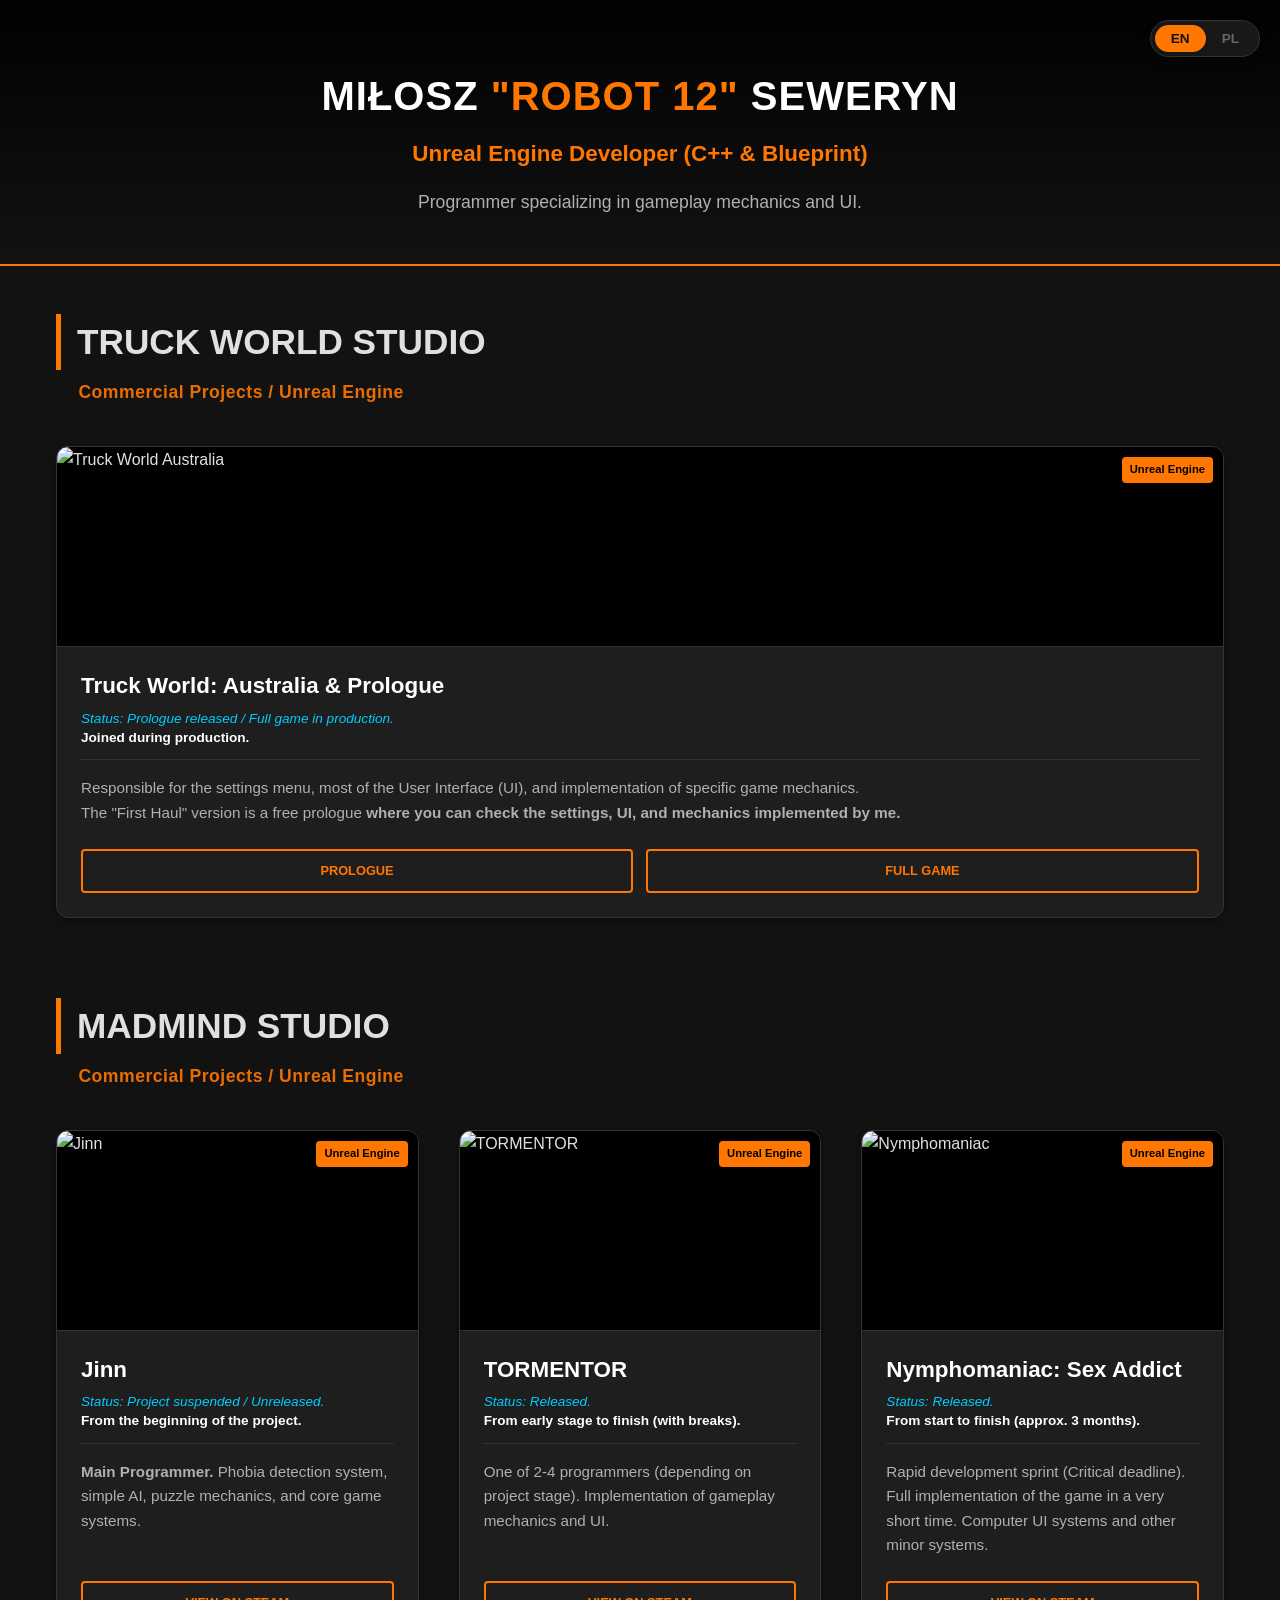
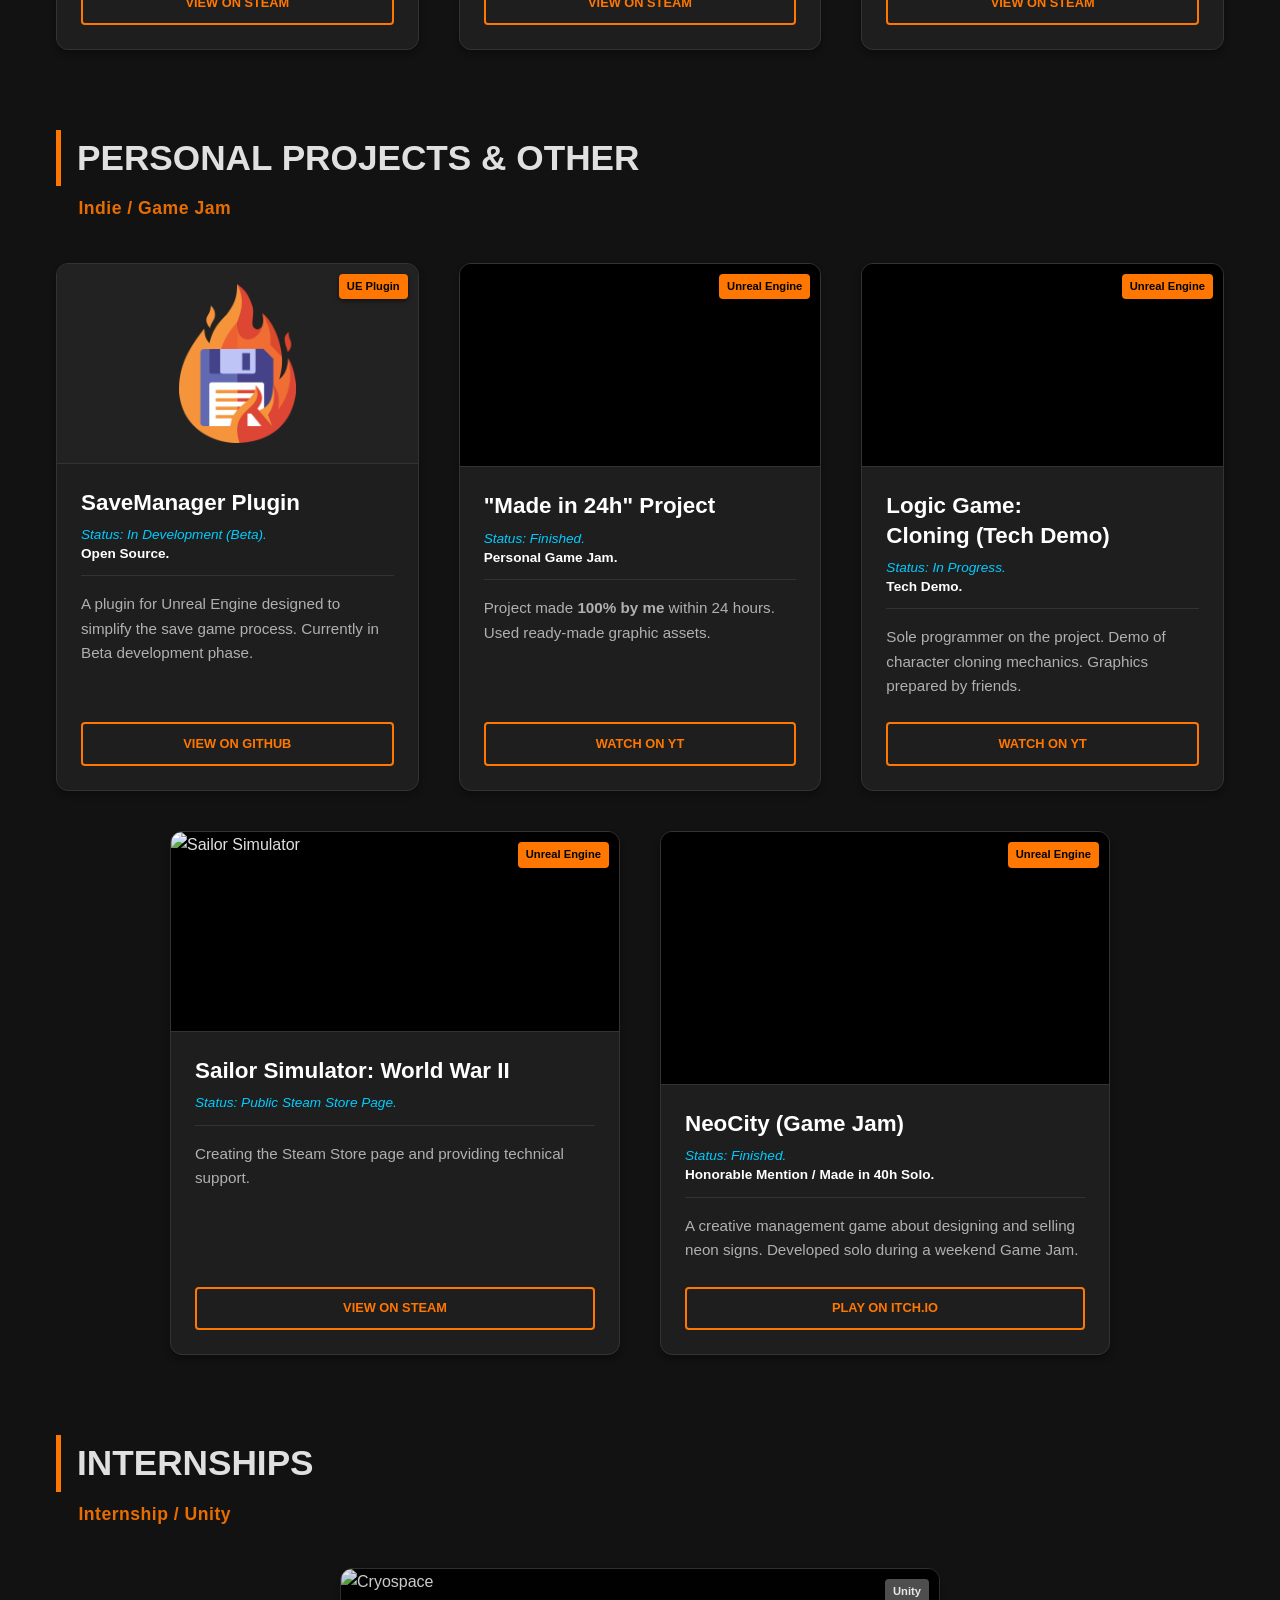
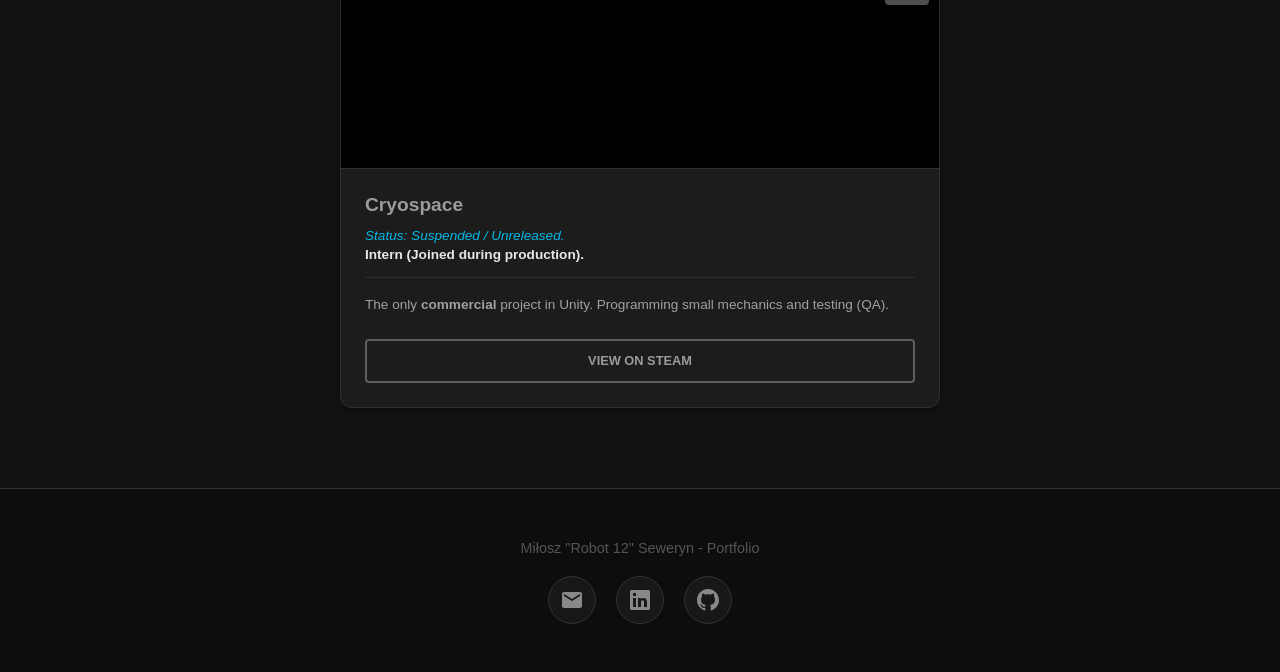
==== commit 83e8f7b3: "Add new Personal Projects NeoCity" ====
--- a/index.html
+++ b/index.html
@@ -241,6 +241,32 @@
                     </div>
                 </div>
             </div>
+
+            <div class="card">
+                <div class="badge badge-ue">Unreal Engine</div>
+                <div class="video-container">
+                    <iframe width="560" height="315" src="https://www.youtube.com/embed/ktdStM6I5mY" title="YouTube video player" frameborder="0" allow="accelerometer; autoplay; clipboard-write; encrypted-media; gyroscope; picture-in-picture; web-share" allowfullscreen></iframe>
+                </div>
+                <div class="card-content">
+                    <h3>
+                        <span class="en">NeoCity (Game Jam)</span>
+                        <span class="pl">NeoCity (Game Jam)</span>
+                    </h3>
+                    <div class="status-info">
+                        <span class="en">Status: Finished.<br><strong>Honorable Mention / Made in 40h Solo.</strong></span>
+                        <span class="pl">Status: Ukończony.<br><strong>Wyróżnienie / Zrobione w 40h Solo.</strong></span>
+                    </div>
+                    <p>
+                        <span class="en">A creative management game about designing and selling neon signs. Developed solo during a weekend Game Jam.</span>
+                        <span class="pl">Kreatywna gra ekonomiczna o projektowaniu i sprzedawaniu neonów. Stworzona solo w jeden weekend podczas Game Jamu.</span>
+                    </p>
+                    <div class="card-buttons">
+                        <a href="https://robot-12.itch.io/neocity" target="_blank" class="btn">
+                            <span class="en">Play on itch.io</span><span class="pl">Graj na itch.io</span>
+                        </a>
+                    </div>
+                </div>
+            </div>
         </div>
     </section>
 
@@ -323,7 +349,6 @@
     }
     setLanguage('en');
 
-    // Funkcja kopiowania emaila na kliknięcie w ikonę
     function copyEmail() {
         const email = "milosz.12.seweryn@gmail.com";
         const emailGroup = document.querySelector('.social-group[onclick="copyEmail()"]');
--- a/style.css
+++ b/style.css
@@ -3,8 +3,8 @@
     --card-bg: #1e1e1e;
     --text-main: #e0e0e0;
     --text-muted: #b0b0b0;
-    --accent: #ff7700; /* Pomarańcz */
-    --status-color: #00ccff; /* Kolor dla statusów */
+    --accent: #ff7700; 
+    --status-color: #00ccff; 
     --font-main: 'Segoe UI', Tahoma, Geneva, Verdana, sans-serif;
     --linkedin-color: #0a66c2;
     --github-color: #ffffff;
@@ -24,7 +24,6 @@
     position: relative;
 }
 
-/* --- Language Switcher Logic --- */
 body.lang-en .pl { display: none !important; }
 body.lang-pl .en { display: none !important; }
 
@@ -62,7 +61,6 @@
     box-shadow: 0 2px 5px rgba(0,0,0,0.2);
 }
 
-/* Header */
 header {
     padding: 4rem 1rem 3rem 1rem;
     text-align: center;
@@ -95,14 +93,12 @@
     font-size: 1.1rem;
 }
 
-/* Container */
 .container {
     max-width: 1200px;
     margin: 0 auto;
     padding: 3rem 1rem;
 }
 
-/* Section Styling */
 section { margin-bottom: 5rem; }
 
 .section-title {
@@ -126,14 +122,12 @@
     letter-spacing: 0.5px;
 }
 
-/* Grid */
 .projects-grid {
     display: grid;
     grid-template-columns: repeat(auto-fit, minmax(350px, 1fr));
     gap: 2.5rem;
 }
 
-/* Project Card */
 .card {
     background-color: var(--card-bg);
     border-radius: 12px;
@@ -152,7 +146,6 @@
     border-color: var(--accent);
 }
 
-/* Badges */
 .badge {
     position: absolute;
     top: 10px;
@@ -167,7 +160,6 @@
 .badge-ue { background-color: var(--accent); color: #000; }
 .badge-unity { background-color: #555; color: #fff; }
 
-/* Images */
 .card-img {
     width: 100%;
     height: 200px;
@@ -177,7 +169,6 @@
     background-color: #000;
 }
 
-/* Video Container */
 .video-container {
     position: relative;
     width: 100%;
@@ -194,7 +185,6 @@
     border: 0;
 }
 
-/* Content */
 .card-content {
     padding: 1.5rem;
     flex-grow: 1;
@@ -210,7 +200,6 @@
     line-height: 1.3;
 }
 
-/* Status Info Block */
 .status-info {
     font-size: 0.85rem;
     color: var(--status-color);
@@ -233,7 +222,6 @@
     flex-grow: 1;
 }
 
-/* Buttons */
 .card-buttons {
     margin-top: auto;
     display: flex;
@@ -263,7 +251,6 @@
 .btn-muted { border-color: #666; color: #aaa; }
 .btn-muted:hover { background-color: #666; color: #fff; }
 
-/* Footer */
 footer {
     text-align: center;
     padding: 3rem 1rem;
@@ -284,7 +271,6 @@
     justify-content: center;
 }
 
-/* Grupa dla ikony maila (z tooltipem) */
 .social-group {
     position: relative;
     display: flex;
@@ -292,7 +278,7 @@
     justify-content: center;
     background: #181818;
     padding: 10px;
-    border-radius: 50%; /* Okrągłe tło */
+    border-radius: 50%;
     border: 1px solid #333;
     transition: all 0.3s ease;
     cursor: pointer;
@@ -305,7 +291,6 @@
     transform: translateY(-2px);
 }
 
-/* Social Icons Styling */
 .social-icon {
     display: flex;
     align-items: center;
@@ -321,15 +306,13 @@
     width: 100%;
     height: 100%;
     fill: currentColor;
-    stroke-width: 0; /* Resetujemy stroke dla wszystkich */
-}
-
-/* Kolory po najechaniu */
+    stroke-width: 0;
+}
+
 .social-group:hover .social-icon.email { color: var(--accent); }
 .social-group:hover .social-icon.linkedin { color: var(--linkedin-color); }
 .social-group:hover .social-icon.github { color: var(--github-color); }
 
-/* Tooltip "Skopiowano" */
 .tooltip-text {
     visibility: hidden;
     background-color: var(--accent);
@@ -339,7 +322,7 @@
     padding: 5px 10px;
     position: absolute;
     z-index: 1;
-    bottom: 125%; /* Nad ikoną */
+    bottom: 125%;
     left: 50%;
     transform: translateX(-50%);
     opacity: 0;
@@ -350,7 +333,6 @@
     box-shadow: 0 4px 10px rgba(0,0,0,0.5);
 }
 
-/* Strzałeczka tooltipa */
 .tooltip-text::after {
     content: "";
     position: absolute;
@@ -362,14 +344,12 @@
     border-color: var(--accent) transparent transparent transparent;
 }
 
-/* Klasa dodawana przez JS aby pokazać tooltip */
 .social-group.show-tooltip .tooltip-text {
     visibility: visible;
     opacity: 1;
-    bottom: 135%; /* Lekki ruch w górę */
-}
-
-/* --- Sekcja Projekty Własne - Wyśrodkowanie --- */
+    bottom: 135%;
+}
+
 #personal-projects-section .projects-grid {
     display: flex;
     flex-wrap: wrap;
@@ -385,7 +365,6 @@
     .lang-switch { top: 10px; right: 10px; }
     h1 { font-size: 2rem; }
     .section-title { font-size: 1.6rem; }
-    /* Na małych ekranach karty w tej sekcji zajmują całą szerokość */
     #personal-projects-section .card {
         max-width: 100%;
     }
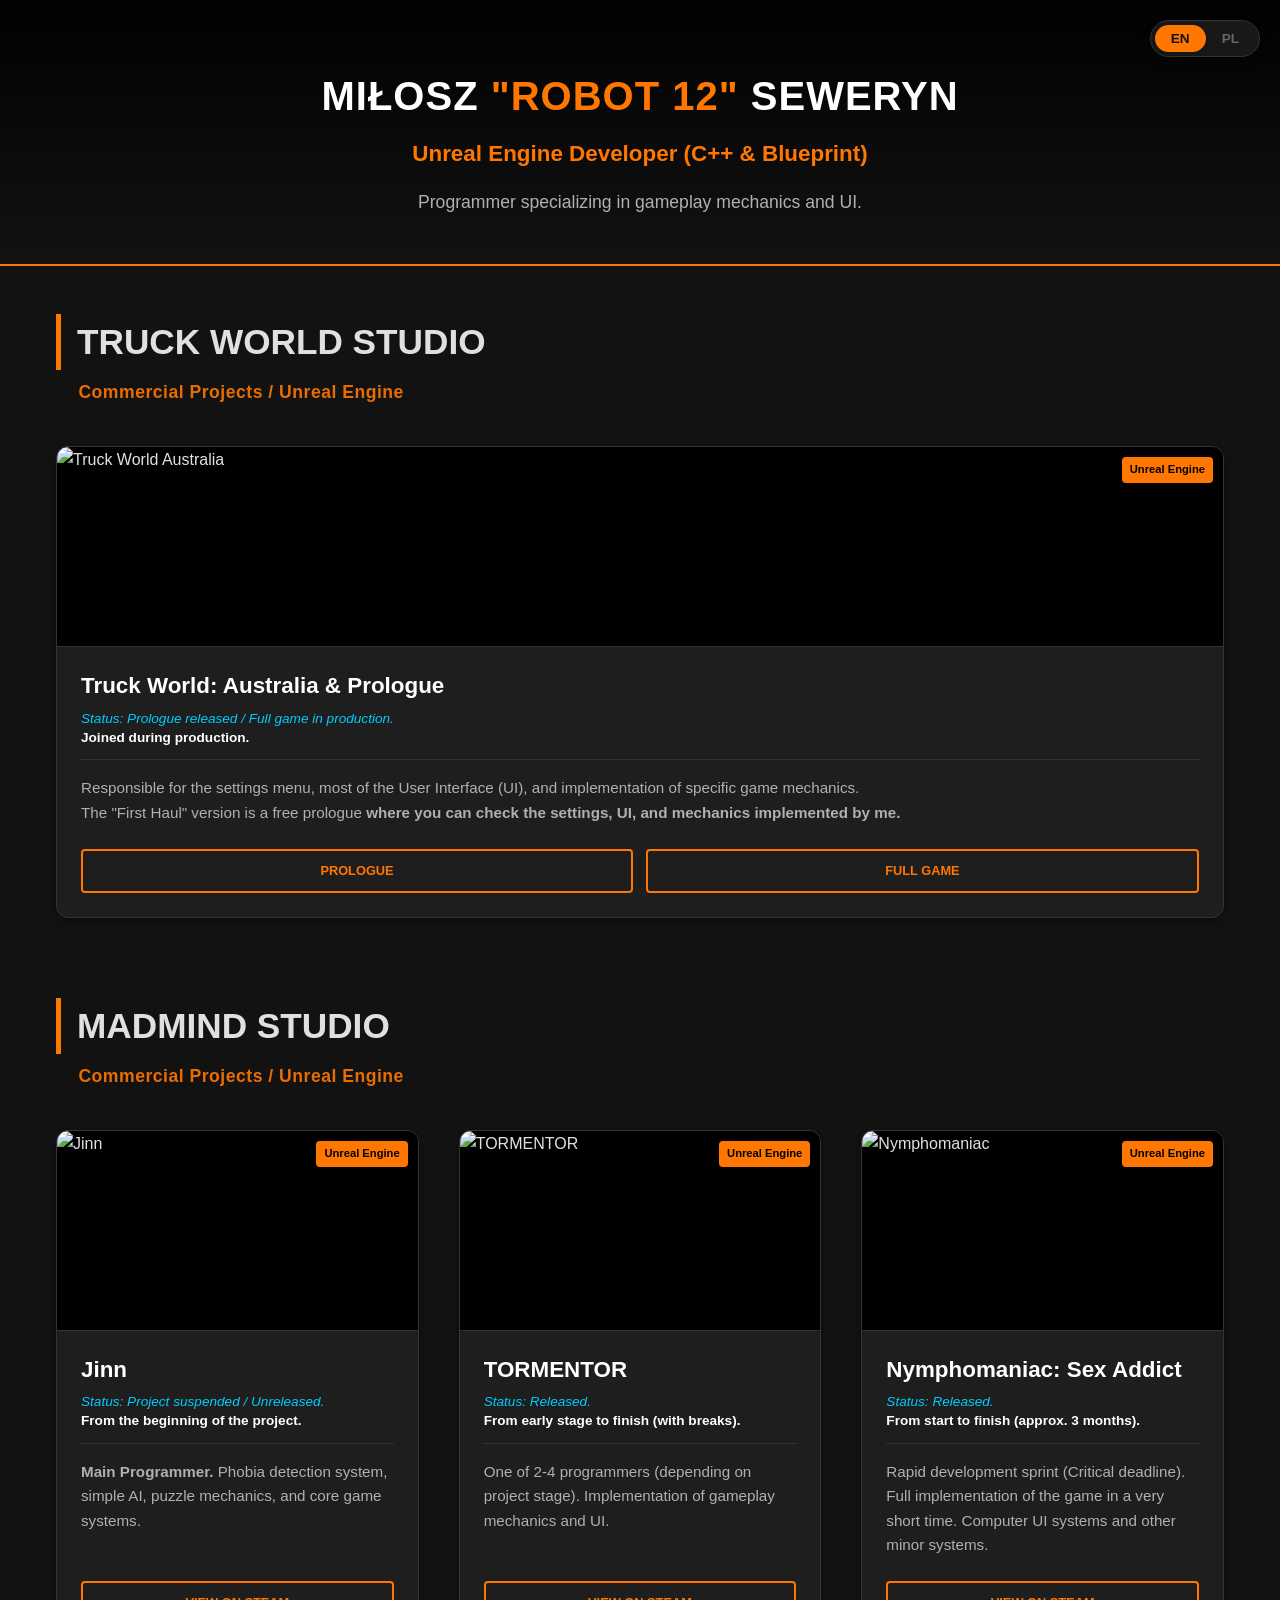
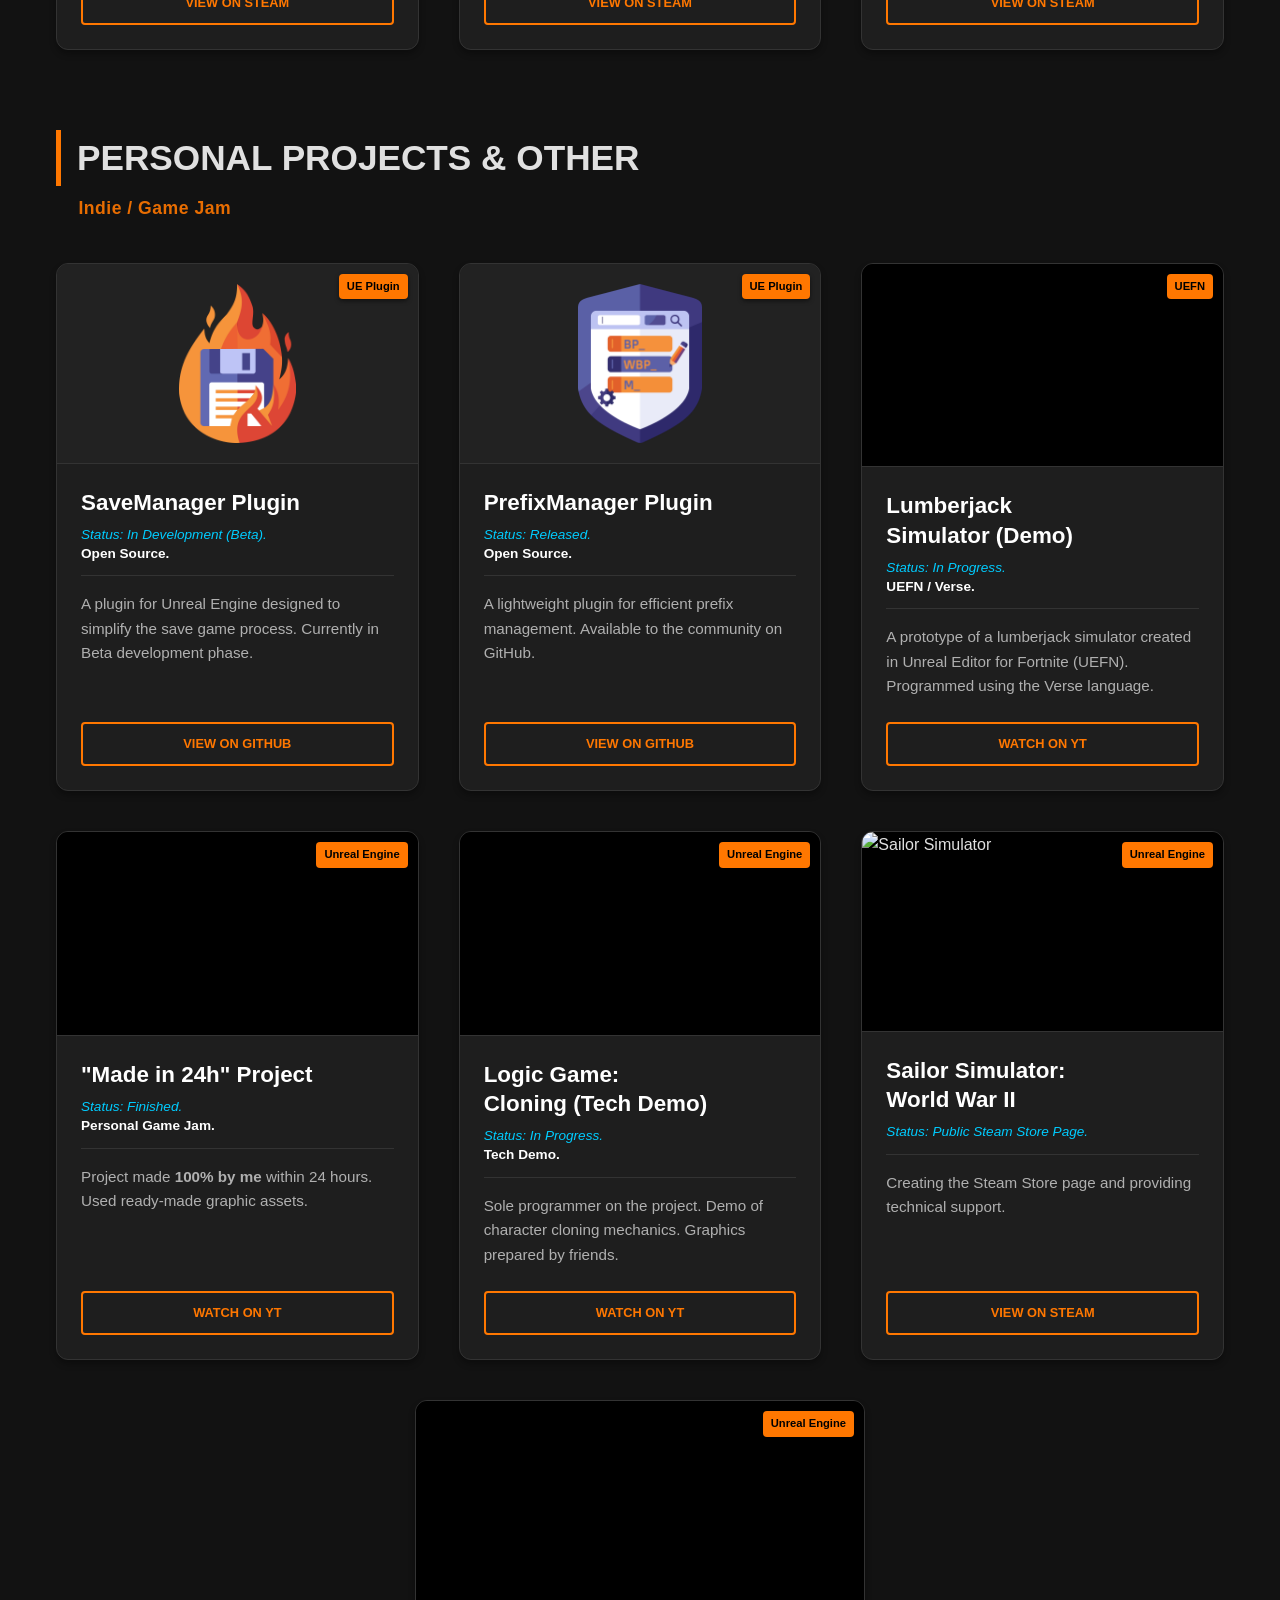
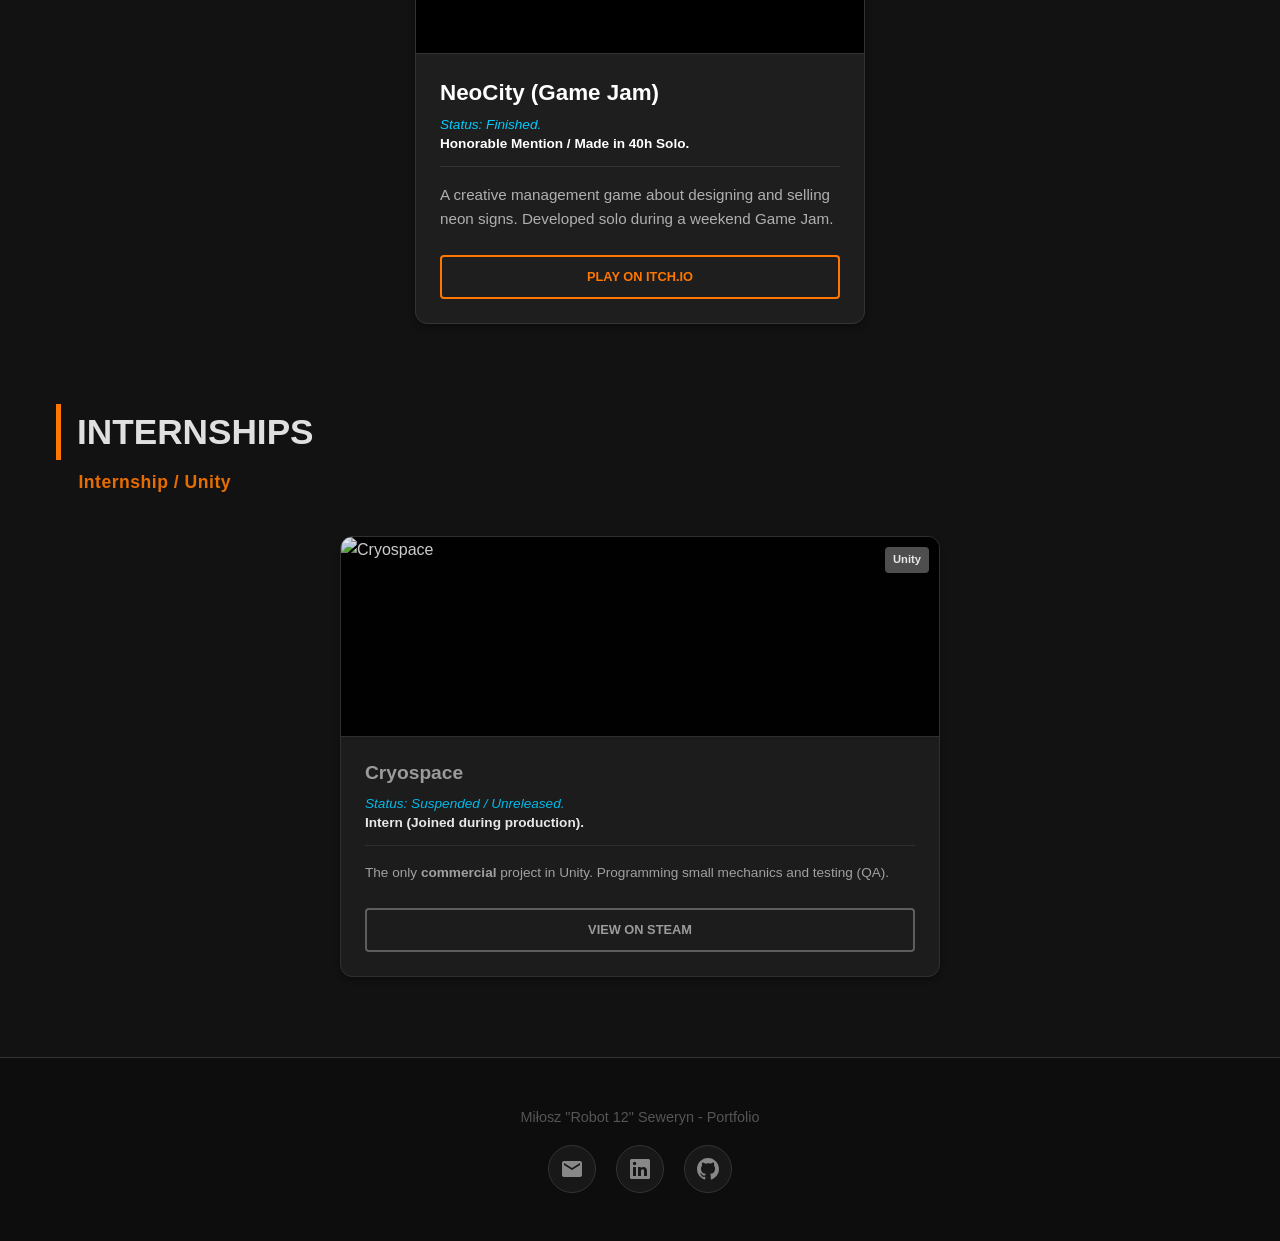
==== commit be6a29a0: "Add New Projects" ====
--- a/index.html
+++ b/index.html
@@ -164,6 +164,53 @@
                     <div class="card-buttons">
                         <a href="https://github.com/Robot-12/SaveManager" target="_blank" class="btn">
                             <span class="en">View on GitHub</span><span class="pl">Zobacz na GitHub</span>
+                        </a>
+                    </div>
+                </div>
+            </div>
+
+            <div class="card">
+                <div class="badge badge-ue">UE Plugin</div>
+                <img src="img/PrefixManagerIcon.png" alt="PrefixManager Plugin" class="card-img" style="object-fit: contain; padding: 20px; background: #222;">
+                <div class="card-content">
+                    <h3>PrefixManager Plugin</h3>
+                    <div class="status-info">
+                        <span class="en">Status: Released.<br><strong>Open Source.</strong></span>
+                        <span class="pl">Status: Wydany.<br><strong>Open Source.</strong></span>
+                    </div>
+                    <p>
+                        <span class="en">A lightweight plugin for efficient prefix management. Available to the community on GitHub.</span>
+                        <span class="pl">Lekki plugin zaprojektowany do wygodnego zarządzania prefiksami. Udostępniony społeczności na platformie GitHub.</span>
+                    </p>
+                    <div class="card-buttons">
+                        <a href="https://github.com/Robot-12/PrefixManager" target="_blank" class="btn">
+                            <span class="en">View on GitHub</span><span class="pl">Zobacz na GitHub</span>
+                        </a>
+                    </div>
+                </div>
+            </div>
+
+            <div class="card">
+                <div class="badge badge-ue">UEFN</div>
+                <div class="video-container">
+                    <iframe width="560" height="315" src="https://www.youtube.com/embed/K5-3kU3xOFA" title="Lumberjack Simulator Demo" frameborder="0" allow="accelerometer; autoplay; clipboard-write; encrypted-media; gyroscope; picture-in-picture; web-share" allowfullscreen></iframe>
+                </div>
+                <div class="card-content">
+                    <h3>
+                        <span class="en">Lumberjack Simulator (Demo)</span>
+                        <span class="pl">Symulator Drwala (Demo)</span>
+                    </h3>
+                    <div class="status-info">
+                        <span class="en">Status: In Progress.<br><strong>UEFN / Verse.</strong></span>
+                        <span class="pl">Status: W trakcie produkcji.<br><strong>UEFN / Verse.</strong></span>
+                    </div>
+                    <p>
+                        <span class="en">A prototype of a lumberjack simulator created in Unreal Editor for Fortnite (UEFN). Programmed using the Verse language.</span>
+                        <span class="pl">Prototyp symulatora drwala stworzony wewnątrz środowiska Unreal Editor for Fortnite (UEFN). Zaprogramowany z wykorzystaniem języka Verse.</span>
+                    </p>
+                    <div class="card-buttons">
+                        <a href="https://www.youtube.com/watch?v=K5-3kU3xOFA" target="_blank" class="btn">
+                            <span class="en">Watch on YT</span><span class="pl">Obejrzyj na YT</span>
                         </a>
                     </div>
                 </div>
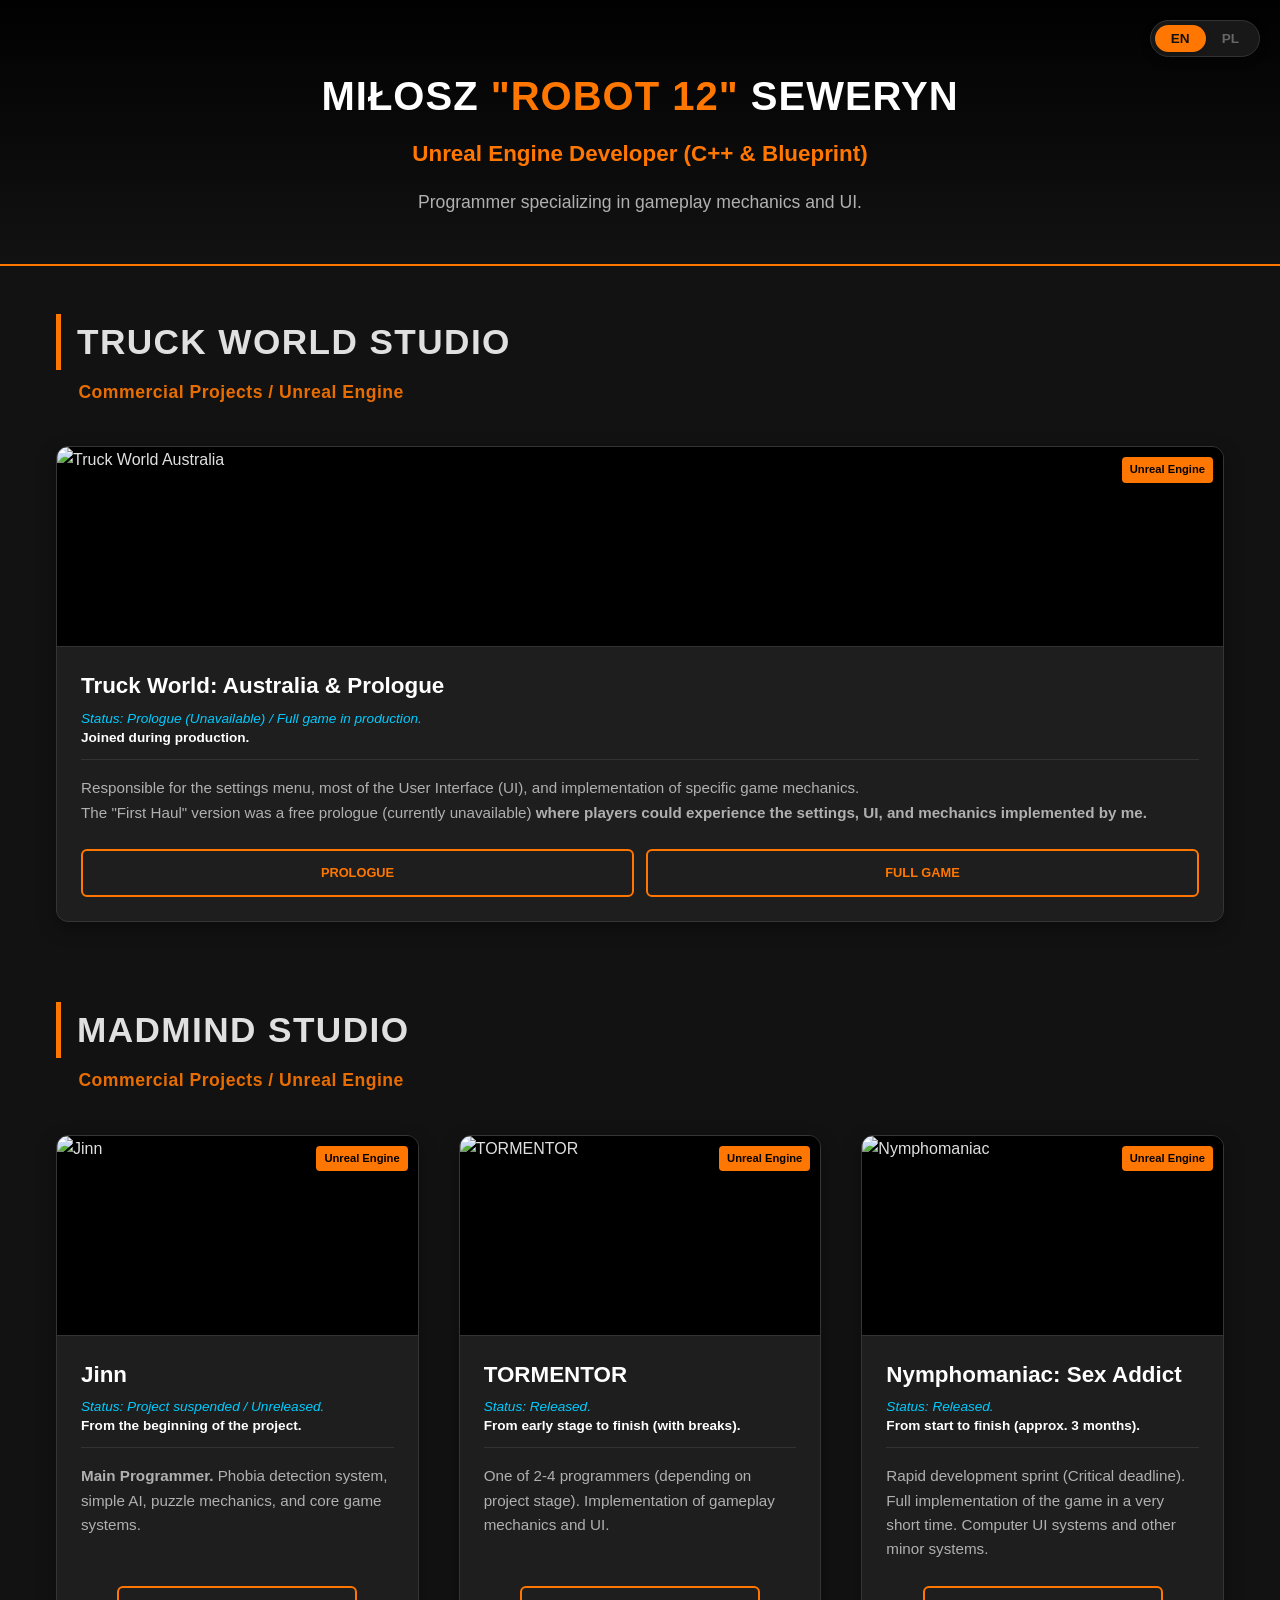
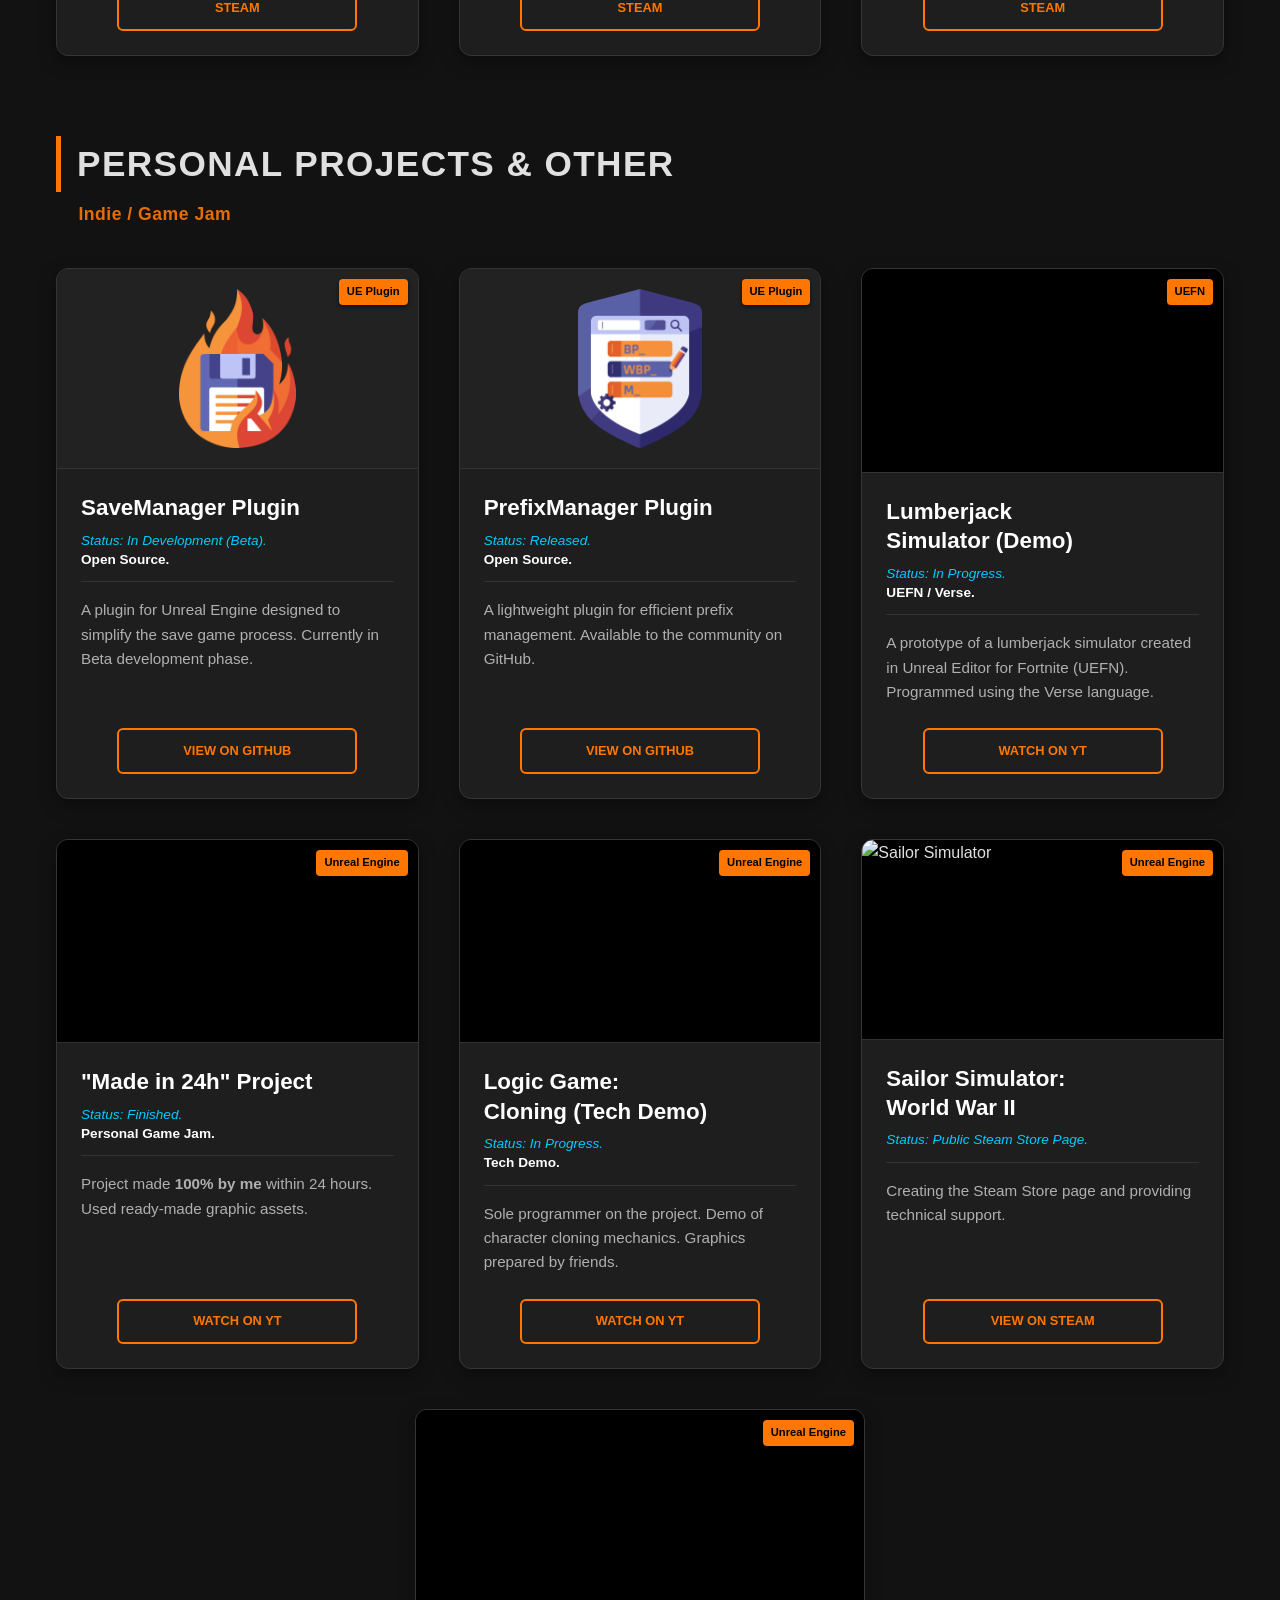
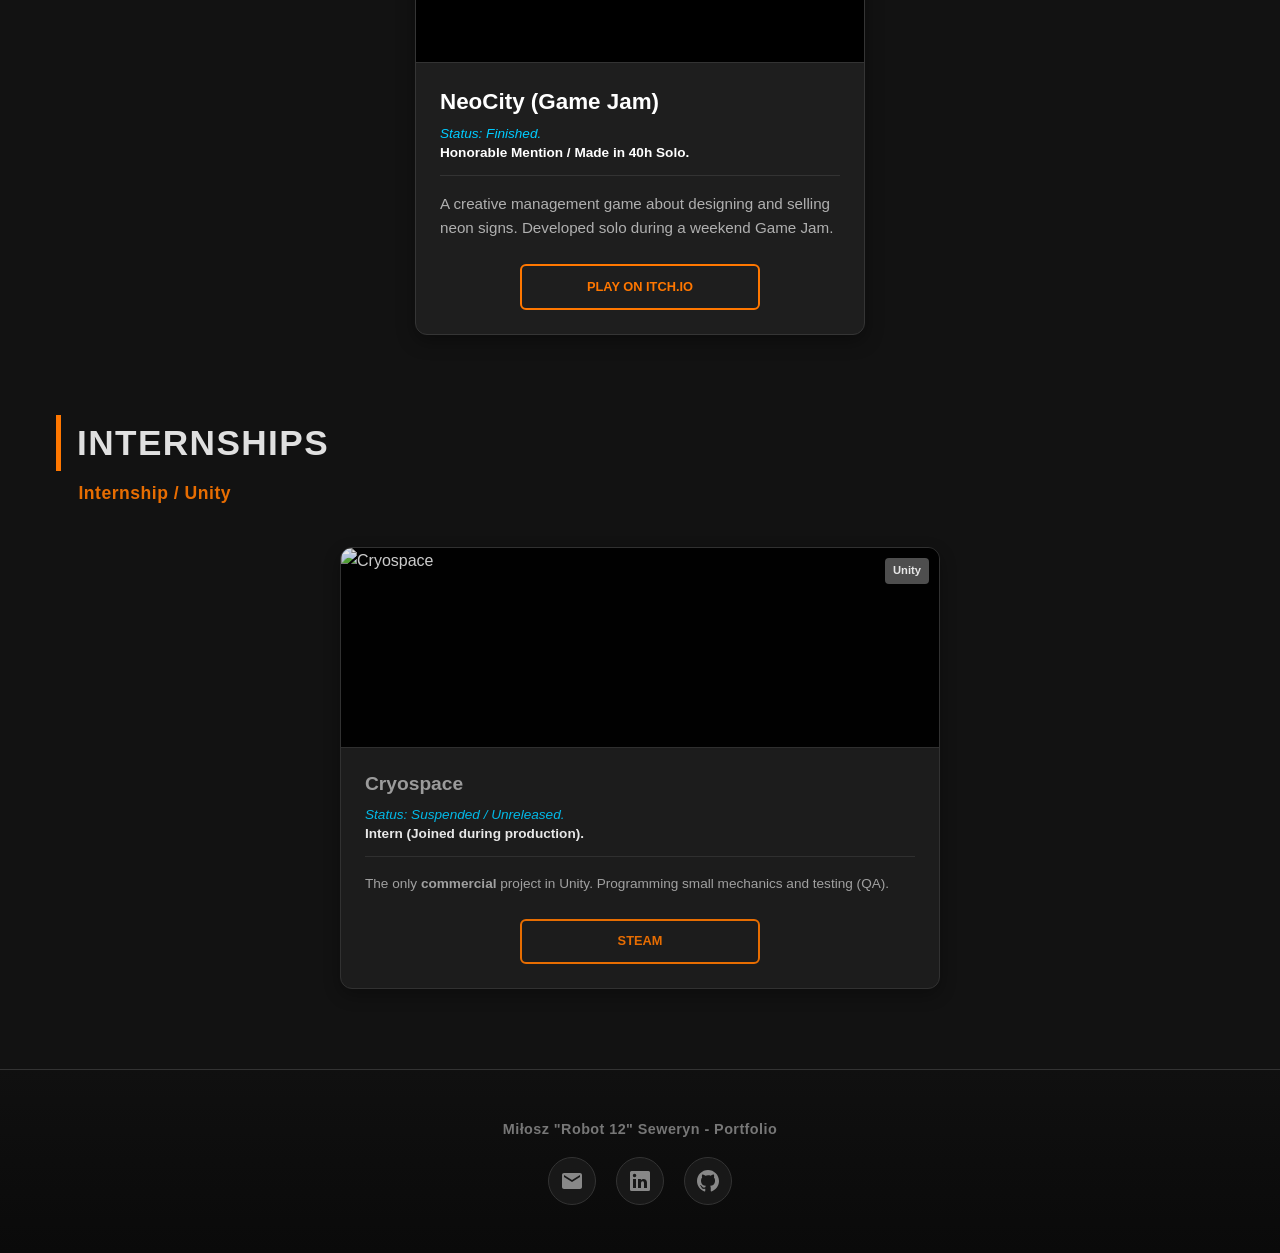
==== commit d5db5548: "add games pages" ====
--- a/index.html
+++ b/index.html
@@ -9,18 +9,18 @@
 <body class="lang-en">
 
     <div class="lang-switch">
-        <button class="lang-btn" onclick="setLanguage('en')" id="btn-en">EN</button>
-        <button class="lang-btn" onclick="setLanguage('pl')" id="btn-pl">PL</button>
+        <button type="button" class="lang-btn active" onclick="setLanguage('en')" id="btn-en">EN</button>
+        <button type="button" class="lang-btn" onclick="setLanguage('pl')" id="btn-pl">PL</button>
     </div>
 
 <header>
     <h1>Miłosz <span>"Robot 12"</span> Seweryn</h1>
-    
+
     <div class="subtitle">
-        <span class="en">Unreal Engine Developer (C++ & Blueprint)</span>
-        <span class="pl">Unreal Engine Developer (C++ & Blueprint)</span>
+        <span class="en">Unreal Engine Developer (C++ &amp; Blueprint)</span>
+        <span class="pl">Unreal Engine Developer (C++ &amp; Blueprint)</span>
     </div>
-    
+
     <p class="intro-text">
         <span class="en">Programmer specializing in gameplay mechanics and UI.</span>
         <span class="pl">Programista specjalizujący się w mechanikach rozgrywki i UI.</span>
@@ -28,6 +28,102 @@
 </header>
 
 <div class="container">
+
+    <!-- <section id="skills-section">
+        <h2 class="section-title">
+            <span class="en">Skills</span>
+            <span class="pl">Umiejętności</span>
+        </h2>
+        
+        <div class="skills-panel">
+            <div class="skills-grid">
+                
+                <a class="skill-tag" href="skills/skill-ue5.html">
+                    <svg viewBox="0 0 24 24" fill="none" stroke="currentColor" stroke-width="2" stroke-linecap="round" stroke-linejoin="round"><path d="M21 16V8a2 2 0 0 0-1-1.73l-7-4a2 2 0 0 0-2 0l-7 4A2 2 0 0 0 3 8v8a2 2 0 0 0 1 1.73l7 4a2 2 0 0 0 2 0l7-4A2 2 0 0 0 21 16z"></path><polyline points="3.27 6.96 12 12.01 20.73 6.96"></polyline><line x1="12" y1="22.08" x2="12" y2="12"></line></svg>
+                    <span>Unreal Engine 5</span>
+                </a>
+
+                <a class="skill-tag" href="skills/skill-cpp.html">
+                    <svg viewBox="0 0 24 24" fill="none" stroke="currentColor" stroke-width="2" stroke-linecap="round" stroke-linejoin="round"><polyline points="16 18 22 12 16 6"></polyline><polyline points="8 6 2 12 8 18"></polyline></svg>
+                    <span>C++</span>
+                </a>
+
+                <a class="skill-tag" href="skills/skill-blueprint.html">
+                    <svg viewBox="0 0 24 24" fill="none" stroke="currentColor" stroke-width="2" stroke-linecap="round" stroke-linejoin="round"><rect x="3" y="3" width="18" height="18" rx="2" ry="2"></rect><line x1="9" y1="3" x2="9" y2="21"></line></svg>
+                    <span>Blueprint</span>
+                </a>
+                
+                <a class="skill-tag" href="skills/skill-programming.html">
+                    <svg viewBox="0 0 24 24" fill="none" stroke="currentColor" stroke-width="2" stroke-linecap="round" stroke-linejoin="round"><rect x="2" y="3" width="20" height="14" rx="2" ry="2"></rect><line x1="8" y1="21" x2="16" y2="21"></line><line x1="12" y1="17" x2="12" y2="21"></line></svg>
+                    <span class="en">Programming</span>
+                    <span class="pl">Programowanie</span>
+                </a>
+
+                <a class="skill-tag" href="skills/skill-gameplay.html">
+                    <svg viewBox="0 0 24 24" fill="none" stroke="currentColor" stroke-width="2" stroke-linecap="round" stroke-linejoin="round"><circle cx="12" cy="12" r="3"></circle><path d="M19.4 15a1.65 1.65 0 0 0 .33 1.82l.06.06a2 2 0 0 1 0 2.83 2 2 0 0 1-2.83 0l-.06-.06a1.65 1.65 0 0 0-1.82-.33 1.65 1.65 0 0 0-1 1.51V21a2 2 0 0 1-2 2 2 2 0 0 1-2-2v-.09A1.65 1.65 0 0 0 9 19.4a1.65 1.65 0 0 0-1.82.33l-.06.06a2 2 0 0 1-2.83 0 2 2 0 0 1 0-2.83l.06-.06a1.65 1.65 0 0 0 .33-1.82 1.65 1.65 0 0 0-1.51-1H3a2 2 0 0 1-2-2 2 2 0 0 1 2-2h.09A1.65 1.65 0 0 0 4.6 9a1.65 1.65 0 0 0-.33-1.82l-.06-.06a2 2 0 0 1 0-2.83 2 2 0 0 1 2.83 0l.06.06a1.65 1.65 0 0 0 1.82.33H9a1.65 1.65 0 0 0 1-1.51V3a2 2 0 0 1 2-2 2 2 0 0 1 2 2v.09a1.65 1.65 0 0 0 1 1.51 1.65 1.65 0 0 0 1.82-.33l.06-.06a2 2 0 0 1 2.83 0 2 2 0 0 1 0 2.83l-.06.06a1.65 1.65 0 0 0-.33 1.82V9a1.65 1.65 0 0 0 1.51 1H21a2 2 0 0 1 2 2 2 2 0 0 1-2 2h-.09a1.65 1.65 0 0 0-1.51 1z"></path></svg>
+                    <span class="en">Gameplay Systems Development</span>
+                    <span class="pl">Tworzenie systemów rozgrywki</span>
+                </a>
+
+                <a class="skill-tag" href="skills/skill-ui.html">
+                    <svg viewBox="0 0 24 24" fill="none" stroke="currentColor" stroke-width="2" stroke-linecap="round" stroke-linejoin="round"><rect x="3" y="3" width="18" height="18" rx="2" ry="2"></rect><line x1="3" y1="9" x2="21" y2="9"></line><line x1="9" y1="21" x2="9" y2="9"></line></svg>
+                    <span class="en">UI Implementation</span>
+                    <span class="pl">Implementacja UI</span>
+                </a>
+
+                <a class="skill-tag" href="skills/skill-ai.html">
+                    <svg viewBox="0 0 24 24" fill="none" stroke="currentColor" stroke-width="2" stroke-linecap="round" stroke-linejoin="round"><rect x="3" y="11" width="18" height="10" rx="2"></rect><circle cx="12" cy="5" r="2"></circle><path d="M12 7v4"></path><line x1="8" y1="16" x2="8" y2="16"></line><line x1="16" y1="16" x2="16" y2="16"></line></svg>
+                    <span class="en">AI Behavior Programming</span>
+                    <span class="pl">Programowanie zachowań AI</span>
+                </a>
+
+                <a class="skill-tag" href="skills/skill-settings.html">
+                    <svg viewBox="0 0 24 24" fill="none" stroke="currentColor" stroke-width="2" stroke-linecap="round" stroke-linejoin="round"><line x1="4" y1="21" x2="4" y2="14"></line><line x1="4" y1="10" x2="4" y2="3"></line><line x1="12" y1="21" x2="12" y2="12"></line><line x1="12" y1="8" x2="12" y2="3"></line><line x1="20" y1="21" x2="20" y2="16"></line><line x1="20" y1="12" x2="20" y2="3"></line><line x1="1" y1="14" x2="7" y2="14"></line><line x1="9" y1="8" x2="15" y2="8"></line><line x1="17" y1="16" x2="23" y2="16"></line></svg>
+                    <span class="en">Advanced Control Settings</span>
+                    <span class="pl">Zaawansowane ustawienia sterowania</span>
+                </a>
+
+                <a class="skill-tag" href="skills/skill-phobia.html">
+                    <svg viewBox="0 0 24 24" fill="none" stroke="currentColor" stroke-width="2" stroke-linecap="round" stroke-linejoin="round"><path d="M1 12s4-8 11-8 11 8 11 8-4 8-11 8-11-8-11-8z"></path><circle cx="12" cy="12" r="3"></circle></svg>
+                    <span class="en">Phobia Detection Systems</span>
+                    <span class="pl">Systemy wykrywania fobii</span>
+                </a>
+
+                <a class="skill-tag" href="skills/skill-wp.html">
+                    <svg viewBox="0 0 24 24" fill="none" stroke="currentColor" stroke-width="2" stroke-linecap="round" stroke-linejoin="round"><circle cx="12" cy="12" r="10"></circle><line x1="2" y1="12" x2="22" y2="12"></line><path d="M12 2a15.3 15.3 0 0 1 4 10 15.3 15.3 0 0 1-4 10 15.3 15.3 0 0 1-4-10 15.3 15.3 0 0 1 4-10z"></path></svg>
+                    <span>World Partition (WP)</span>
+                </a>
+
+                <a class="skill-tag" href="skills/skill-vcs.html">
+                    <svg viewBox="0 0 24 24" fill="none" stroke="currentColor" stroke-width="2" stroke-linecap="round" stroke-linejoin="round"><line x1="6" y1="3" x2="6" y2="15"></line><circle cx="18" cy="6" r="3"></circle><circle cx="6" cy="18" r="3"></circle><path d="M18 9a9 9 0 0 1-9 9"></path></svg>
+                    <span>Git / Subversion / Plastic SCM</span>
+                </a>
+
+                <a class="skill-tag" href="skills/skill-jira.html">
+                    <svg viewBox="0 0 24 24" fill="none" stroke="currentColor" stroke-width="2" stroke-linecap="round" stroke-linejoin="round"><path d="M14 2H6a2 2 0 0 0-2 2v16a2 2 0 0 0 2 2h12a2 2 0 0 0 2-2V8z"></path><polyline points="14 2 14 8 20 8"></polyline><line x1="16" y1="13" x2="8" y2="13"></line><line x1="16" y1="17" x2="8" y2="17"></line><polyline points="10 9 9 9 8 9"></polyline></svg>
+                    <span>JIRA</span>
+                </a>
+
+                <a class="skill-tag" href="skills/skill-figma.html">
+                    <svg viewBox="0 0 24 24" fill="none" stroke="currentColor" stroke-width="2" stroke-linecap="round" stroke-linejoin="round"><path d="M5 5.5A3.5 3.5 0 0 1 8.5 2H12v7H8.5A3.5 3.5 0 0 1 5 5.5z"></path><path d="M12 2h3.5a3.5 3.5 0 1 1 0 7H12V2z"></path><path d="M12 12.5a3.5 3.5 0 1 1 7 0 3.5 3.5 0 1 1-7 0z"></path><path d="M5 19.5A3.5 3.5 0 0 1 8.5 16H12v3.5a3.5 3.5 0 1 1-7 0z"></path><path d="M5 12.5A3.5 3.5 0 0 1 8.5 9H12v7H8.5A3.5 3.5 0 0 1 5 12.5z"></path></svg>
+                    <span>Figma</span>
+                </a>
+
+                <a class="skill-tag" href="skills/skill-teamwork.html">
+                    <svg viewBox="0 0 24 24" fill="none" stroke="currentColor" stroke-width="2" stroke-linecap="round" stroke-linejoin="round"><path d="M17 21v-2a4 4 0 0 0-4-4H5a4 4 0 0 0-4 4v2"></path><circle cx="9" cy="7" r="4"></circle><path d="M23 21v-2a4 4 0 0 0-3-3.87"></path><path d="M16 3.13a4 4 0 0 1 0 7.75"></path></svg>
+                    <span class="en">Teamwork</span>
+                    <span class="pl">Praca zespołowa</span>
+                </a>
+
+                <a class="skill-tag" href="skills/skill-communication.html">
+                    <svg viewBox="0 0 24 24" fill="none" stroke="currentColor" stroke-width="2" stroke-linecap="round" stroke-linejoin="round"><path d="M21 15a2 2 0 0 1-2 2H7l-4 4V5a2 2 0 0 1 2-2h14a2 2 0 0 1 2 2z"></path></svg>
+                    <span class="en">Communication Skills</span>
+                    <span class="pl">Umiejętności komunikacyjne</span>
+                </a>
+
+            </div>
+        </div>
+    </section> -->
 
     <section>
         <h2 class="section-title">Truck World Studio</h2>
@@ -35,27 +131,30 @@
             <span class="en">Commercial Projects / Unreal Engine</span>
             <span class="pl">Projekty Komercyjne / Unreal Engine</span>
         </span>
-        
+
         <div class="projects-grid">
             <div class="card">
+                <a href="pages/truck-world.html" aria-label="Project details" style="position: absolute; inset: 0; z-index: 1;"></a>
                 <div class="badge badge-ue">Unreal Engine</div>
                 <img src="https://shared.fastly.steamstatic.com/store_item_assets/steam/apps/1327040/library_hero.jpg" alt="Truck World Australia" class="card-img">
                 <div class="card-content">
-                    <h3>Truck World: Australia & Prologue</h3>
-                    <div class="status-info">
-                        <span class="en">Status: Prologue released / Full game in production.<br><strong>Joined during production.</strong></span>
-                        <span class="pl">Status: Prolog wydany / Pełna gra w produkcji.<br><strong>Dołączyłem w trakcie produkcji.</strong></span>
-                    </div>
-                    <p>
-                        <span class="en">Responsible for the settings menu, most of the User Interface (UI), and implementation of specific game mechanics. <br>The "First Haul" version is a free prologue <strong>where you can check the settings, UI, and mechanics implemented by me.</strong></span>
-                        <span class="pl">Odpowiadam za menu ustawień, większość interfejsu użytkownika (UI) oraz implementację pojedynczych mechanik gry. <br>Wersja "First Haul" stanowi darmowy prolog, <strong>w którym można sprawdzić zaimplementowane przeze mnie ustawienia, UI oraz mechaniki.</strong></span>
-                    </p>
-                    <div class="card-buttons">
-                        <a href="https://store.steampowered.com/app/3694620/Truck_World_Australia__First_Haul/" target="_blank" class="btn">
-                            <span class="en">Prologue</span><span class="pl">Prolog</span>
-                        </a>
-                        <a href="https://store.steampowered.com/app/1327040/Truck_World_Australia/" target="_blank" class="btn">
-                            <span class="en">Full Game</span><span class="pl">Pełna Gra</span>
+                    <h3>Truck World: Australia &amp; Prologue</h3>
+                    <div class="status-info">
+                        <span class="en">Status: Prologue (Unavailable) / Full game in production.<br><strong>Joined during production.</strong></span>
+                        <span class="pl">Status: Prolog (Niedostępny) / Pełna gra w produkcji.<br><strong>Dołączyłem w trakcie produkcji.</strong></span>
+                    </div>
+                    <p>
+                        <span class="en">Responsible for the settings menu, most of the User Interface (UI), and implementation of specific game mechanics. <br>The "First Haul" version was a free prologue (currently unavailable) <strong>where players could experience the settings, UI, and mechanics implemented by me.</strong></span>
+                        <span class="pl">Odpowiadam za menu ustawień, większość interfejsu użytkownika (UI) oraz implementację pojedynczych mechanik gry. <br>Wersja "First Haul" była darmowym prologiem (obecnie niedostępnym), <strong>w którym gracze mogli przetestować zaimplementowane przeze mnie ustawienia, UI oraz mechaniki.</strong></span>
+                    </p>
+                    <div class="card-buttons card-buttons--dual" style="position: relative; z-index: 2;">
+                        <a href="https://store.steampowered.com/app/3694620/Truck_World_Australia__First_Haul/" target="_blank" rel="noopener noreferrer" class="btn">
+                            <span class="en">Prologue</span>
+                            <span class="pl">Prolog</span>
+                        </a>
+                        <a href="https://store.steampowered.com/app/1327040/Truck_World_Australia/" target="_blank" rel="noopener noreferrer" class="btn">
+                            <span class="en">Full Game</span>
+                            <span class="pl">Pełna Gra</span>
                         </a>
                     </div>
                 </div>
@@ -69,9 +168,10 @@
             <span class="en">Commercial Projects / Unreal Engine</span>
             <span class="pl">Projekty Komercyjne / Unreal Engine</span>
         </span>
-        
+
         <div class="projects-grid">
             <div class="card">
+                <a href="pages/jinn.html" aria-label="Project details" style="position: absolute; inset: 0; z-index: 1;"></a>
                 <div class="badge badge-ue">Unreal Engine</div>
                 <img src="https://shared.fastly.steamstatic.com/store_item_assets/steam/apps/2539940/header.jpg" alt="Jinn" class="card-img">
                 <div class="card-content">
@@ -84,15 +184,17 @@
                         <span class="en"><strong>Main Programmer.</strong> Phobia detection system, simple AI, puzzle mechanics, and core game systems.</span>
                         <span class="pl"><strong>Główny Programista.</strong> System wykrywania fobii, proste AI, mechaniki zagadek oraz kluczowe systemy gry.</span>
                     </p>
-                    <div class="card-buttons">
-                        <a href="https://store.steampowered.com/app/2539940/Jinn/" target="_blank" class="btn">
-                            <span class="en">View on Steam</span><span class="pl">Zobacz na Steam</span>
-                        </a>
-                    </div>
-                </div>
-            </div>
-
-            <div class="card">
+                    <div class="card-buttons" style="position: relative; z-index: 2;">
+                        <a href="https://store.steampowered.com/app/2539940/Jinn/" target="_blank" rel="noopener noreferrer" class="btn">
+                            <span class="en">Steam</span>
+                            <span class="pl">Steam</span>
+                        </a>
+                    </div>
+                </div>
+            </div>
+
+            <div class="card">
+                <a href="pages/tormentor.html" aria-label="Project details" style="position: absolute; inset: 0; z-index: 1;"></a>
                 <div class="badge badge-ue">Unreal Engine</div>
                 <img src="https://shared.fastly.steamstatic.com/store_item_assets/steam/apps/1493440/header.jpg" alt="TORMENTOR" class="card-img">
                 <div class="card-content">
@@ -105,15 +207,17 @@
                         <span class="en">One of 2-4 programmers (depending on project stage). Implementation of gameplay mechanics and UI.</span>
                         <span class="pl">Jeden z 2-4 programistów (w zależności od etapu projektu). Implementacja mechanik rozgrywki oraz UI.</span>
                     </p>
-                    <div class="card-buttons">
-                        <a href="https://store.steampowered.com/app/1493440/TORMENTOR/" target="_blank" class="btn">
-                            <span class="en">View on Steam</span><span class="pl">Zobacz na Steam</span>
-                        </a>
-                    </div>
-                </div>
-            </div>
-
-            <div class="card">
+                    <div class="card-buttons" style="position: relative; z-index: 2;">
+                        <a href="https://store.steampowered.com/app/1493440/TORMENTOR/" target="_blank" rel="noopener noreferrer" class="btn">
+                            <span class="en">Steam</span>
+                            <span class="pl">Steam</span>
+                        </a>
+                    </div>
+                </div>
+            </div>
+
+            <div class="card">
+                <a href="pages/nymphomaniac.html" aria-label="Project details" style="position: absolute; inset: 0; z-index: 1;"></a>
                 <div class="badge badge-ue">Unreal Engine</div>
                 <img src="https://shared.fastly.steamstatic.com/store_item_assets/steam/apps/3002570/header.jpg" alt="Nymphomaniac" class="card-img">
                 <div class="card-content">
@@ -126,9 +230,10 @@
                         <span class="en">Rapid development sprint (Critical deadline). Full implementation of the game in a very short time. Computer UI systems and other minor systems.</span>
                         <span class="pl">Błyskawiczny proces produkcji (Krytyczny termin). Pełna implementacja gry w bardzo krótkim czasie. Systemy komputera UI oraz inne pomniejsze systemy.</span>
                     </p>
-                    <div class="card-buttons">
-                        <a href="https://store.steampowered.com/app/3002570/Nymphomaniac__Sex_Addict/" target="_blank" class="btn">
-                            <span class="en">View on Steam</span><span class="pl">Zobacz na Steam</span>
+                    <div class="card-buttons" style="position: relative; z-index: 2;">
+                        <a href="https://store.steampowered.com/app/3002570/Nymphomaniac__Sex_Addict/" target="_blank" rel="noopener noreferrer" class="btn">
+                            <span class="en">Steam</span>
+                            <span class="pl">Steam</span>
                         </a>
                     </div>
                 </div>
@@ -138,17 +243,18 @@
 
     <section id="personal-projects-section">
         <h2 class="section-title">
-            <span class="en">Personal Projects & Other</span>
-            <span class="pl">Projekty Własne & Inne</span>
+            <span class="en">Personal Projects &amp; Other</span>
+            <span class="pl">Projekty Własne &amp; Inne</span>
         </h2>
         <span class="company-name">
             <span class="en">Indie / Game Jam</span>
             <span class="pl">Indie / Game Jam</span>
         </span>
-        
+
         <div class="projects-grid">
-            
-            <div class="card">
+
+            <div class="card">
+                <a href="https://github.com/Robot-12/SaveManager" target="_blank" rel="noopener noreferrer" aria-label="SaveManager Plugin" style="position: absolute; inset: 0; z-index: 1;"></a>
                 <div class="badge badge-ue">UE Plugin</div>
                 <img src="img/SaveManagerIcon.png" alt="SaveManager Plugin" class="card-img" style="object-fit: contain; padding: 20px; background: #222;">
                 <div class="card-content">
@@ -161,15 +267,17 @@
                         <span class="en">A plugin for Unreal Engine designed to simplify the save game process. Currently in Beta development phase.</span>
                         <span class="pl">Plugin do Unreal Engine ułatwiający zarządzanie systemem zapisu gry. Aktualnie w fazie Beta.</span>
                     </p>
-                    <div class="card-buttons">
-                        <a href="https://github.com/Robot-12/SaveManager" target="_blank" class="btn">
-                            <span class="en">View on GitHub</span><span class="pl">Zobacz na GitHub</span>
-                        </a>
-                    </div>
-                </div>
-            </div>
-
-            <div class="card">
+                    <div class="card-buttons" style="position: relative; z-index: 2;">
+                        <a href="https://github.com/Robot-12/SaveManager" target="_blank" rel="noopener noreferrer" class="btn">
+                            <span class="en">View on GitHub</span>
+                            <span class="pl">Zobacz na GitHub</span>
+                        </a>
+                    </div>
+                </div>
+            </div>
+
+            <div class="card">
+                <a href="https://github.com/Robot-12/PrefixManager" target="_blank" rel="noopener noreferrer" aria-label="PrefixManager Plugin" style="position: absolute; inset: 0; z-index: 1;"></a>
                 <div class="badge badge-ue">UE Plugin</div>
                 <img src="img/PrefixManagerIcon.png" alt="PrefixManager Plugin" class="card-img" style="object-fit: contain; padding: 20px; background: #222;">
                 <div class="card-content">
@@ -182,17 +290,19 @@
                         <span class="en">A lightweight plugin for efficient prefix management. Available to the community on GitHub.</span>
                         <span class="pl">Lekki plugin zaprojektowany do wygodnego zarządzania prefiksami. Udostępniony społeczności na platformie GitHub.</span>
                     </p>
-                    <div class="card-buttons">
-                        <a href="https://github.com/Robot-12/PrefixManager" target="_blank" class="btn">
-                            <span class="en">View on GitHub</span><span class="pl">Zobacz na GitHub</span>
-                        </a>
-                    </div>
-                </div>
-            </div>
-
-            <div class="card">
+                    <div class="card-buttons" style="position: relative; z-index: 2;">
+                        <a href="https://github.com/Robot-12/PrefixManager" target="_blank" rel="noopener noreferrer" class="btn">
+                            <span class="en">View on GitHub</span>
+                            <span class="pl">Zobacz na GitHub</span>
+                        </a>
+                    </div>
+                </div>
+            </div>
+
+            <div class="card">
+                <a href="https://www.youtube.com/watch?v=K5-3kU3xOFA" target="_blank" rel="noopener noreferrer" aria-label="Lumberjack Simulator" style="position: absolute; inset: 0; z-index: 1;"></a>
                 <div class="badge badge-ue">UEFN</div>
-                <div class="video-container">
+                <div class="video-container" style="position: relative; z-index: 2;">
                     <iframe width="560" height="315" src="https://www.youtube.com/embed/K5-3kU3xOFA" title="Lumberjack Simulator Demo" frameborder="0" allow="accelerometer; autoplay; clipboard-write; encrypted-media; gyroscope; picture-in-picture; web-share" allowfullscreen></iframe>
                 </div>
                 <div class="card-content">
@@ -208,17 +318,19 @@
                         <span class="en">A prototype of a lumberjack simulator created in Unreal Editor for Fortnite (UEFN). Programmed using the Verse language.</span>
                         <span class="pl">Prototyp symulatora drwala stworzony wewnątrz środowiska Unreal Editor for Fortnite (UEFN). Zaprogramowany z wykorzystaniem języka Verse.</span>
                     </p>
-                    <div class="card-buttons">
-                        <a href="https://www.youtube.com/watch?v=K5-3kU3xOFA" target="_blank" class="btn">
-                            <span class="en">Watch on YT</span><span class="pl">Obejrzyj na YT</span>
-                        </a>
-                    </div>
-                </div>
-            </div>
-
-            <div class="card">
-                <div class="badge badge-ue">Unreal Engine</div>
-                <div class="video-container">
+                    <div class="card-buttons" style="position: relative; z-index: 2;">
+                        <a href="https://www.youtube.com/watch?v=K5-3kU3xOFA" target="_blank" rel="noopener noreferrer" class="btn">
+                            <span class="en">Watch on YT</span>
+                            <span class="pl">Obejrzyj na YT</span>
+                        </a>
+                    </div>
+                </div>
+            </div>
+
+            <div class="card">
+                <a href="https://youtu.be/Qg40mIEKZSA" target="_blank" rel="noopener noreferrer" aria-label="Made in 24h Project" style="position: absolute; inset: 0; z-index: 1;"></a>
+                <div class="badge badge-ue">Unreal Engine</div>
+                <div class="video-container" style="position: relative; z-index: 2;">
                     <iframe width="560" height="315" src="https://www.youtube.com/embed/Qg40mIEKZSA" title="YouTube video player" frameborder="0" allow="accelerometer; autoplay; clipboard-write; encrypted-media; gyroscope; picture-in-picture; web-share" allowfullscreen></iframe>
                 </div>
                 <div class="card-content">
@@ -234,17 +346,19 @@
                         <span class="en">Project made <strong>100% by me</strong> within 24 hours. Used ready-made graphic assets.</span>
                         <span class="pl">Projekt zrealizowany w <strong>100% przeze mnie</strong> w ciągu 24 godzin. Wykorzystano gotowe assety graficzne.</span>
                     </p>
-                    <div class="card-buttons">
-                        <a href="https://youtu.be/Qg40mIEKZSA" target="_blank" class="btn">
-                            <span class="en">Watch on YT</span><span class="pl">Obejrzyj na YT</span>
-                        </a>
-                    </div>
-                </div>
-            </div>
-
-            <div class="card">
-                <div class="badge badge-ue">Unreal Engine</div>
-                <div class="video-container">
+                    <div class="card-buttons" style="position: relative; z-index: 2;">
+                        <a href="https://youtu.be/Qg40mIEKZSA" target="_blank" rel="noopener noreferrer" class="btn">
+                            <span class="en">Watch on YT</span>
+                            <span class="pl">Obejrzyj na YT</span>
+                        </a>
+                    </div>
+                </div>
+            </div>
+
+            <div class="card">
+                <a href="https://www.youtube.com/watch?v=ISejRjv4ZMk" target="_blank" rel="noopener noreferrer" aria-label="Logic Game Tech Demo" style="position: absolute; inset: 0; z-index: 1;"></a>
+                <div class="badge badge-ue">Unreal Engine</div>
+                <div class="video-container" style="position: relative; z-index: 2;">
                     <iframe width="560" height="315" src="https://www.youtube.com/embed/ISejRjv4ZMk" title="YouTube video player" frameborder="0" allow="accelerometer; autoplay; clipboard-write; encrypted-media; gyroscope; picture-in-picture; web-share" allowfullscreen></iframe>
                 </div>
                 <div class="card-content">
@@ -260,15 +374,17 @@
                         <span class="en">Sole programmer on the project. Demo of character cloning mechanics. Graphics prepared by friends.</span>
                         <span class="pl">Jedyny programista projektu. Demo mechaniki klonowania postaci. Grafiki przygotowane przez znajomych.</span>
                     </p>
-                    <div class="card-buttons">
-                        <a href="https://www.youtube.com/watch?v=ISejRjv4ZMk" target="_blank" class="btn">
-                            <span class="en">Watch on YT</span><span class="pl">Obejrzyj na YT</span>
-                        </a>
-                    </div>
-                </div>
-            </div>
-
-            <div class="card">
+                    <div class="card-buttons" style="position: relative; z-index: 2;">
+                        <a href="https://www.youtube.com/watch?v=ISejRjv4ZMk" target="_blank" rel="noopener noreferrer" class="btn">
+                            <span class="en">Watch on YT</span>
+                            <span class="pl">Obejrzyj na YT</span>
+                        </a>
+                    </div>
+                </div>
+            </div>
+
+            <div class="card">
+                <a href="https://store.steampowered.com/app/3456460/Sailor_Simulator_World_War_II/" target="_blank" rel="noopener noreferrer" aria-label="Sailor Simulator" style="position: absolute; inset: 0; z-index: 1;"></a>
                 <div class="badge badge-ue">Unreal Engine</div>
                 <img src="https://shared.fastly.steamstatic.com/store_item_assets/steam/apps/3456460/header.jpg" alt="Sailor Simulator" class="card-img">
                 <div class="card-content">
@@ -281,17 +397,19 @@
                         <span class="en">Creating the Steam Store page and providing technical support.</span>
                         <span class="pl">Tworzenie strony sklepu Steam oraz wsparcie techniczne.</span>
                     </p>
-                    <div class="card-buttons">
-                        <a href="https://store.steampowered.com/app/3456460/Sailor_Simulator_World_War_II/" target="_blank" class="btn">
-                            <span class="en">View on Steam</span><span class="pl">Zobacz na Steam</span>
-                        </a>
-                    </div>
-                </div>
-            </div>
-
-            <div class="card">
-                <div class="badge badge-ue">Unreal Engine</div>
-                <div class="video-container">
+                    <div class="card-buttons" style="position: relative; z-index: 2;">
+                        <a href="https://store.steampowered.com/app/3456460/Sailor_Simulator_World_War_II/" target="_blank" rel="noopener noreferrer" class="btn">
+                            <span class="en">View on Steam</span>
+                            <span class="pl">Zobacz na Steam</span>
+                        </a>
+                    </div>
+                </div>
+            </div>
+
+            <div class="card">
+                <a href="https://robot-12.itch.io/neocity" target="_blank" rel="noopener noreferrer" aria-label="NeoCity" style="position: absolute; inset: 0; z-index: 1;"></a>
+                <div class="badge badge-ue">Unreal Engine</div>
+                <div class="video-container" style="position: relative; z-index: 2;">
                     <iframe width="560" height="315" src="https://www.youtube.com/embed/ktdStM6I5mY" title="YouTube video player" frameborder="0" allow="accelerometer; autoplay; clipboard-write; encrypted-media; gyroscope; picture-in-picture; web-share" allowfullscreen></iframe>
                 </div>
                 <div class="card-content">
@@ -307,9 +425,10 @@
                         <span class="en">A creative management game about designing and selling neon signs. Developed solo during a weekend Game Jam.</span>
                         <span class="pl">Kreatywna gra ekonomiczna o projektowaniu i sprzedawaniu neonów. Stworzona solo w jeden weekend podczas Game Jamu.</span>
                     </p>
-                    <div class="card-buttons">
-                        <a href="https://robot-12.itch.io/neocity" target="_blank" class="btn">
-                            <span class="en">Play on itch.io</span><span class="pl">Graj na itch.io</span>
+                    <div class="card-buttons" style="position: relative; z-index: 2;">
+                        <a href="https://robot-12.itch.io/neocity" target="_blank" rel="noopener noreferrer" class="btn">
+                            <span class="en">Play on itch.io</span>
+                            <span class="pl">Graj na itch.io</span>
                         </a>
                     </div>
                 </div>
@@ -317,7 +436,7 @@
         </div>
     </section>
 
-    <section style="margin-bottom: 2rem;">
+    <section class="section--internships" style="margin-bottom: 2rem;">
         <h2 class="section-title">
             <span class="en">Internships</span>
             <span class="pl">Praktyki</span>
@@ -326,9 +445,10 @@
             <span class="en">Internship / Unity</span>
             <span class="pl">Praktyki / Unity</span>
         </span>
-        
+
         <div class="projects-grid" style="grid-template-columns: 1fr;">
             <div class="card small">
+                <a href="pages/cryospace.html" aria-label="Project details" style="position: absolute; inset: 0; z-index: 1;"></a>
                 <div class="badge badge-unity">Unity</div>
                 <img src="https://shared.fastly.steamstatic.com/store_item_assets/steam/apps/1460010/header.jpg" alt="Cryospace" class="card-img">
                 <div class="card-content">
@@ -341,9 +461,10 @@
                         <span class="en">The only <strong>commercial</strong> project in Unity. Programming small mechanics and testing (QA).</span>
                         <span class="pl">Jedyny <strong>komercyjny</strong> projekt w Unity. Programowanie małych mechanik oraz testowanie (QA).</span>
                     </p>
-                    <div class="card-buttons">
-                        <a href="https://store.steampowered.com/app/1460010/Cryospace__survival_horror_in_space/" target="_blank" class="btn btn-muted">
-                            <span class="en">View on Steam</span><span class="pl">Zobacz na Steam</span>
+                    <div class="card-buttons" style="position: relative; z-index: 2;">
+                        <a href="https://store.steampowered.com/app/1460010/Cryospace__survival_horror_in_space/" target="_blank" rel="noopener noreferrer" class="btn">
+                            <span class="en">Steam</span>
+                            <span class="pl">Steam</span>
                         </a>
                     </div>
                 </div>
@@ -355,12 +476,12 @@
 
 <footer>
     <p>Miłosz "Robot 12" Seweryn - Portfolio</p>
-    
+
     <div class="social-links">
-        <div class="social-group" onclick="copyEmail()">
+        <div class="social-group" id="footer-email-trigger" role="button" tabindex="0" aria-label="Copy Email">
             <div class="social-icon email" aria-label="Copy Email">
                 <svg xmlns="http://www.w3.org/2000/svg" viewBox="0 0 24 24" fill="currentColor">
-                    <path d="M20 4H4c-1.1 0-1.99.9-1.99 2L2 18c0 1.1.9 2 2 2h16c1.1 0 2-.9 2-2V6c0-1.1-.9-2-2-2zm0 4l-8 5-8-5V6l8 5 8-5v2z"/>
+                    <path d="M20 4H4c-1.1 0-1.99.9-1.99 2L2 18c0 1.1.9 2 2 2h16c1.1 0 2-.9 2-2V6c0-1.1-.9-2-2-2zm0 4l-8 5-8-5V6l8 5 8-5v2z"></path>
                 </svg>
             </div>
             <span class="tooltip-text">
@@ -369,17 +490,17 @@
             </span>
         </div>
 
-        <a href="https://www.linkedin.com/in/mi%C5%82osz-s-375976254/" target="_blank" class="social-group" style="text-decoration: none;">
+        <a href="https://www.linkedin.com/in/mi%C5%82osz-s-375976254/" target="_blank" class="social-group" style="text-decoration: none;" rel="noopener noreferrer">
             <div class="social-icon linkedin" aria-label="LinkedIn Profile">
-                <svg xmlns="http://www.w3.org/2000/svg" viewBox="0 0 24 24" data-supported-dps="24x24" fill="currentColor" width="24" height="24" focusable="false">
+                <svg xmlns="http://www.w3.org/2000/svg" viewBox="0 0 24 24" fill="currentColor" width="24" height="24" focusable="false">
                     <path d="M20.5 2h-17A1.5 1.5 0 002 3.5v17A1.5 1.5 0 003.5 22h17a1.5 1.5 0 001.5-1.5v-17A1.5 1.5 0 0020.5 2zM8 19H5v-9h3zM6.5 8.25A1.75 1.75 0 118.3 6.5a1.78 1.78 0 01-1.8 1.75zM19 19h-3v-4.74c0-1.42-.6-1.93-1.38-1.93A1.74 1.74 0 0013 14.19a.66.66 0 000 .14V19h-3v-9h2.9v1.3a3.11 3.11 0 012.7-1.4c1.55 0 3.36.86 3.36 3.66z"></path>
                 </svg>
             </div>
         </a>
 
-        <a href="https://github.com/Robot-12" target="_blank" class="social-group" style="text-decoration: none;">
+        <a href="https://github.com/Robot-12" target="_blank" class="social-group" style="text-decoration: none;" rel="noopener noreferrer">
             <div class="social-icon github" aria-label="GitHub Profile">
-                <svg viewBox="0 0 24 24" version="1.1" aria-hidden="true" fill="currentColor">
+                <svg viewBox="0 0 24 24" aria-hidden="true" fill="currentColor">
                     <path d="M12 1C5.923 1 1 5.923 1 12c0 4.867 3.149 8.979 7.521 10.436.55.096.756-.233.756-.522 0-.262-.013-1.128-.013-2.049-2.764.509-3.479-.674-3.699-1.292-.124-.317-.66-1.293-1.127-1.554-.385-.207-.936-.715-.014-.729.866-.014 1.485.797 1.691 1.128.99 1.663 2.571 1.196 3.204.907.096-.715.385-1.196.701-1.471-2.448-.275-5.005-1.224-5.005-5.432 0-1.196.426-2.186 1.128-2.956-.111-.275-.496-1.402.11-2.915 0 0 .921-.288 3.024 1.128a10.193 10.193 0 0 1 2.75-.371c.936 0 1.871.123 2.75.371 2.104-1.43 3.025-1.128 3.025-1.128.605 1.513.221 2.64.111 2.915.701.77 1.127 1.747 1.127 2.956 0 4.222-2.571 5.157-5.019 5.432.399.344.743 1.004.743 2.035 0 1.471-.014 2.654-.014 3.025 0 .289.206.632.756.522C19.851 20.979 23 16.854 23 12c0-6.077-4.922-11-11-11Z"></path>
                 </svg>
             </div>
@@ -387,29 +508,7 @@
     </div>
 </footer>
 
-<script>
-    function setLanguage(lang) {
-        document.body.className = 'lang-' + lang;
-        document.getElementById('btn-en').classList.remove('active');
-        document.getElementById('btn-pl').classList.remove('active');
-        document.getElementById('btn-' + lang).classList.add('active');
-    }
-    setLanguage('en');
-
-    function copyEmail() {
-        const email = "milosz.12.seweryn@gmail.com";
-        const emailGroup = document.querySelector('.social-group[onclick="copyEmail()"]');
-        
-        navigator.clipboard.writeText(email).then(() => {
-            emailGroup.classList.add("show-tooltip");
-            setTimeout(() => {
-                emailGroup.classList.remove("show-tooltip");
-            }, 2000);
-        }).catch(err => {
-            console.error('Błąd kopiowania:', err);
-        });
-    }
-</script>
+<script src="js/site.js" defer></script>
 
 </body>
 </html>
--- a/style.css
+++ b/style.css
@@ -1,371 +1,5 @@
-:root {
-    --bg-color: #121212;
-    --card-bg: #1e1e1e;
-    --text-main: #e0e0e0;
-    --text-muted: #b0b0b0;
-    --accent: #ff7700; 
-    --status-color: #00ccff; 
-    --font-main: 'Segoe UI', Tahoma, Geneva, Verdana, sans-serif;
-    --linkedin-color: #0a66c2;
-    --github-color: #ffffff;
-}
-
-* {
-    margin: 0;
-    padding: 0;
-    box-sizing: border-box;
-}
-
-body {
-    background-color: var(--bg-color);
-    color: var(--text-main);
-    font-family: var(--font-main);
-    line-height: 1.6;
-    position: relative;
-}
-
-body.lang-en .pl { display: none !important; }
-body.lang-pl .en { display: none !important; }
-
-.lang-switch {
-    position: absolute;
-    top: 20px;
-    right: 20px;
-    display: flex;
-    background: rgba(30, 30, 30, 0.8);
-    padding: 4px;
-    border-radius: 30px;
-    border: 1px solid #333;
-    backdrop-filter: blur(5px);
-    z-index: 100;
-    box-shadow: 0 4px 10px rgba(0,0,0,0.3);
-}
-
-.lang-btn {
-    background: transparent;
-    border: none;
-    color: #666;
-    padding: 6px 16px;
-    cursor: pointer;
-    font-weight: 700;
-    font-size: 0.85rem;
-    border-radius: 20px;
-    transition: all 0.3s ease;
-}
-
-.lang-btn:hover { color: #fff; }
-
-.lang-btn.active {
-    background: var(--accent);
-    color: #121212;
-    box-shadow: 0 2px 5px rgba(0,0,0,0.2);
-}
-
-header {
-    padding: 4rem 1rem 3rem 1rem;
-    text-align: center;
-    background: linear-gradient(180deg, rgba(0,0,0,0.95) 0%, rgba(18,18,18,1) 100%);
-    border-bottom: 2px solid var(--accent);
-}
-
-h1 {
-    font-size: 2.5rem;
-    margin-bottom: 0.5rem;
-    letter-spacing: 1px;
-    text-transform: uppercase;
-    font-weight: 800;
-    color: #fff;
-}
-
-h1 span { color: var(--accent); }
-
-.subtitle {
-    color: var(--accent);
-    font-weight: 600;
-    font-size: 1.4rem;
-    margin-bottom: 1rem;
-}
-
-.intro-text {
-    max-width: 800px;
-    margin: 0 auto;
-    color: var(--text-muted);
-    font-size: 1.1rem;
-}
-
-.container {
-    max-width: 1200px;
-    margin: 0 auto;
-    padding: 3rem 1rem;
-}
-
-section { margin-bottom: 5rem; }
-
-.section-title {
-    font-size: 2.2rem;
-    border-left: 5px solid var(--accent);
-    padding-left: 1rem;
-    margin-bottom: 0.5rem;
-    text-transform: uppercase;
-    color: var(--text-main);
-    font-weight: 800;
-}
-
-.company-name {
-    color: var(--accent);
-    font-size: 1.1rem;
-    display: block;
-    margin-bottom: 2.5rem;
-    padding-left: 1.4rem;
-    font-weight: 600;
-    opacity: 0.9;
-    letter-spacing: 0.5px;
-}
-
-.projects-grid {
-    display: grid;
-    grid-template-columns: repeat(auto-fit, minmax(350px, 1fr));
-    gap: 2.5rem;
-}
-
-.card {
-    background-color: var(--card-bg);
-    border-radius: 12px;
-    overflow: hidden;
-    transition: all 0.3s ease;
-    display: flex;
-    flex-direction: column;
-    border: 1px solid #333;
-    box-shadow: 0 4px 6px rgba(0,0,0,0.3);
-    position: relative;
-}
-
-.card:hover {
-    transform: translateY(-5px);
-    box-shadow: 0 12px 24px rgba(255, 119, 0, 0.15);
-    border-color: var(--accent);
-}
-
-.badge {
-    position: absolute;
-    top: 10px;
-    right: 10px;
-    padding: 4px 8px;
-    border-radius: 4px;
-    font-weight: bold;
-    font-size: 0.7rem;
-    z-index: 10;
-    box-shadow: 0 2px 4px rgba(0,0,0,0.5);
-}
-.badge-ue { background-color: var(--accent); color: #000; }
-.badge-unity { background-color: #555; color: #fff; }
-
-.card-img {
-    width: 100%;
-    height: 200px;
-    object-fit: cover;
-    object-position: center;
-    border-bottom: 1px solid #333;
-    background-color: #000;
-}
-
-.video-container {
-    position: relative;
-    width: 100%;
-    padding-bottom: 56.25%;
-    background: #000;
-    border-bottom: 1px solid #333;
-}
-.video-container iframe {
-    position: absolute;
-    top: 0;
-    left: 0;
-    width: 100%;
-    height: 100%;
-    border: 0;
-}
-
-.card-content {
-    padding: 1.5rem;
-    flex-grow: 1;
-    display: flex;
-    flex-direction: column;
-}
-
-.card h3 {
-    margin-bottom: 0.5rem;
-    font-size: 1.4rem;
-    color: #fff;
-    text-wrap: balance;
-    line-height: 1.3;
-}
-
-.status-info {
-    font-size: 0.85rem;
-    color: var(--status-color);
-    margin-bottom: 1rem;
-    padding-bottom: 0.8rem;
-    border-bottom: 1px solid #333;
-    font-style: italic;
-    line-height: 1.4;
-}
-
-.status-info strong {
-    color: #fff;
-    font-style: normal;
-}
-
-.card p {
-    font-size: 0.95rem;
-    color: var(--text-muted);
-    margin-bottom: 1.5rem;
-    flex-grow: 1;
-}
-
-.card-buttons {
-    margin-top: auto;
-    display: flex;
-    gap: 0.8rem;
-    flex-wrap: wrap;
-}
-
-.btn {
-    display: inline-block;
-    background-color: transparent;
-    color: var(--accent);
-    border: 2px solid var(--accent);
-    padding: 0.6rem 1rem;
-    text-decoration: none;
-    text-transform: uppercase;
-    font-weight: bold;
-    font-size: 0.8rem;
-    text-align: center;
-    transition: all 0.3s ease;
-    border-radius: 4px;
-    flex-grow: 1;
-    cursor: pointer;
-}
-.btn:hover { background-color: var(--accent); color: #121212; }
-
-.card.small { max-width: 600px; margin: 0 auto; width: 100%; opacity: 0.9; }
-.btn-muted { border-color: #666; color: #aaa; }
-.btn-muted:hover { background-color: #666; color: #fff; }
-
-footer {
-    text-align: center;
-    padding: 3rem 1rem;
-    background-color: #0d0d0d;
-    border-top: 1px solid #333;
-    color: #555;
-    font-size: 0.9rem;
-    display: flex;
-    flex-direction: column;
-    align-items: center;
-    gap: 1rem;
-}
-
-.social-links {
-    display: flex;
-    gap: 20px;
-    align-items: center;
-    justify-content: center;
-}
-
-.social-group {
-    position: relative;
-    display: flex;
-    align-items: center;
-    justify-content: center;
-    background: #181818;
-    padding: 10px;
-    border-radius: 50%;
-    border: 1px solid #333;
-    transition: all 0.3s ease;
-    cursor: pointer;
-    width: 48px;
-    height: 48px;
-}
-
-.social-group:hover {
-    border-color: var(--accent);
-    transform: translateY(-2px);
-}
-
-.social-icon {
-    display: flex;
-    align-items: center;
-    justify-content: center;
-    color: #888;
-    transition: all 0.3s ease;
-    width: 24px;
-    height: 24px;
-    text-decoration: none;
-}
-
-.social-icon svg {
-    width: 100%;
-    height: 100%;
-    fill: currentColor;
-    stroke-width: 0;
-}
-
-.social-group:hover .social-icon.email { color: var(--accent); }
-.social-group:hover .social-icon.linkedin { color: var(--linkedin-color); }
-.social-group:hover .social-icon.github { color: var(--github-color); }
-
-.tooltip-text {
-    visibility: hidden;
-    background-color: var(--accent);
-    color: #000;
-    text-align: center;
-    border-radius: 4px;
-    padding: 5px 10px;
-    position: absolute;
-    z-index: 1;
-    bottom: 125%;
-    left: 50%;
-    transform: translateX(-50%);
-    opacity: 0;
-    transition: opacity 0.3s, bottom 0.3s;
-    font-size: 0.75rem;
-    font-weight: bold;
-    white-space: nowrap;
-    box-shadow: 0 4px 10px rgba(0,0,0,0.5);
-}
-
-.tooltip-text::after {
-    content: "";
-    position: absolute;
-    top: 100%;
-    left: 50%;
-    margin-left: -5px;
-    border-width: 5px;
-    border-style: solid;
-    border-color: var(--accent) transparent transparent transparent;
-}
-
-.social-group.show-tooltip .tooltip-text {
-    visibility: visible;
-    opacity: 1;
-    bottom: 135%;
-}
-
-#personal-projects-section .projects-grid {
-    display: flex;
-    flex-wrap: wrap;
-    justify-content: center;
-}
-
-#personal-projects-section .card {
-    flex: 1 1 350px;
-    max-width: 450px;
-}
-
-@media (max-width: 768px) {
-    .lang-switch { top: 10px; right: 10px; }
-    h1 { font-size: 2rem; }
-    .section-title { font-size: 1.6rem; }
-    #personal-projects-section .card {
-        max-width: 100%;
-    }
-}+@import url('css/base.css');
+@import url('css/layout.css');
+@import url('css/components.css');
+@import url('css/sections.css');
+@import url('css/carousel.css');
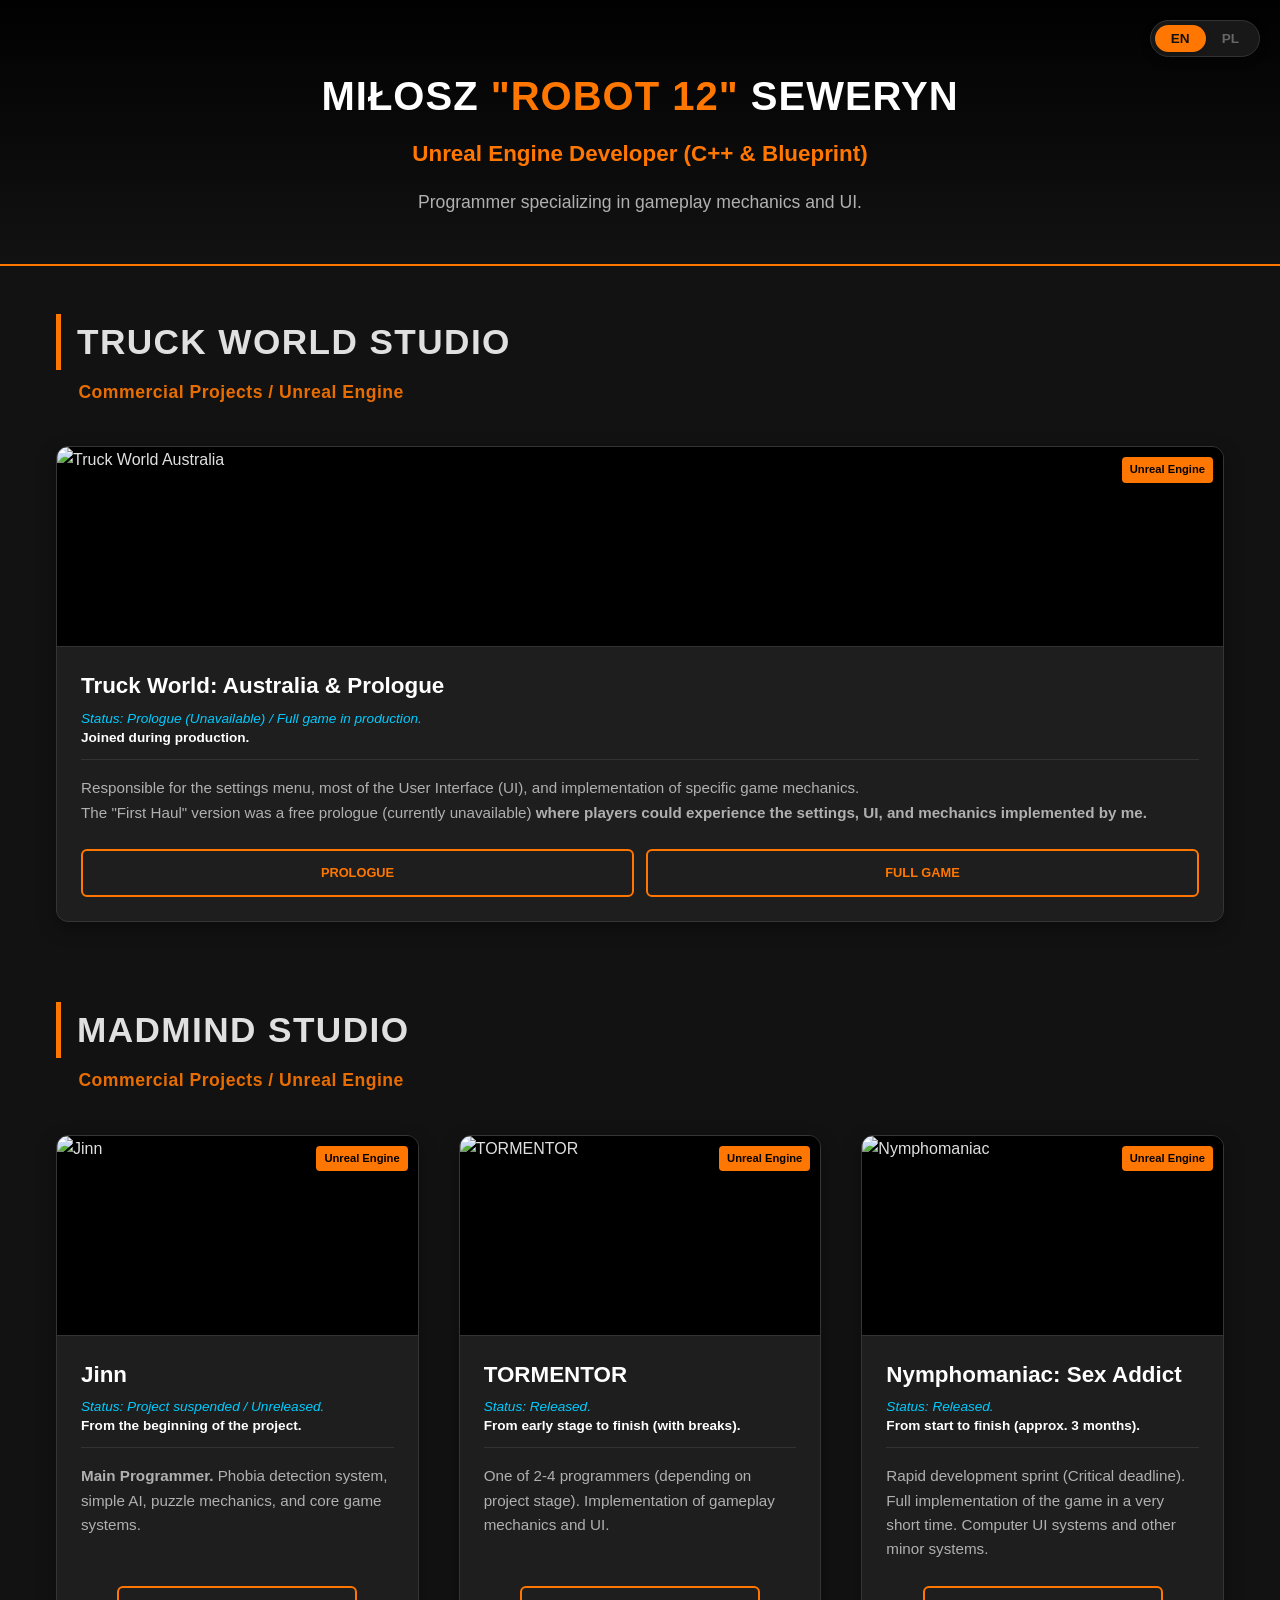
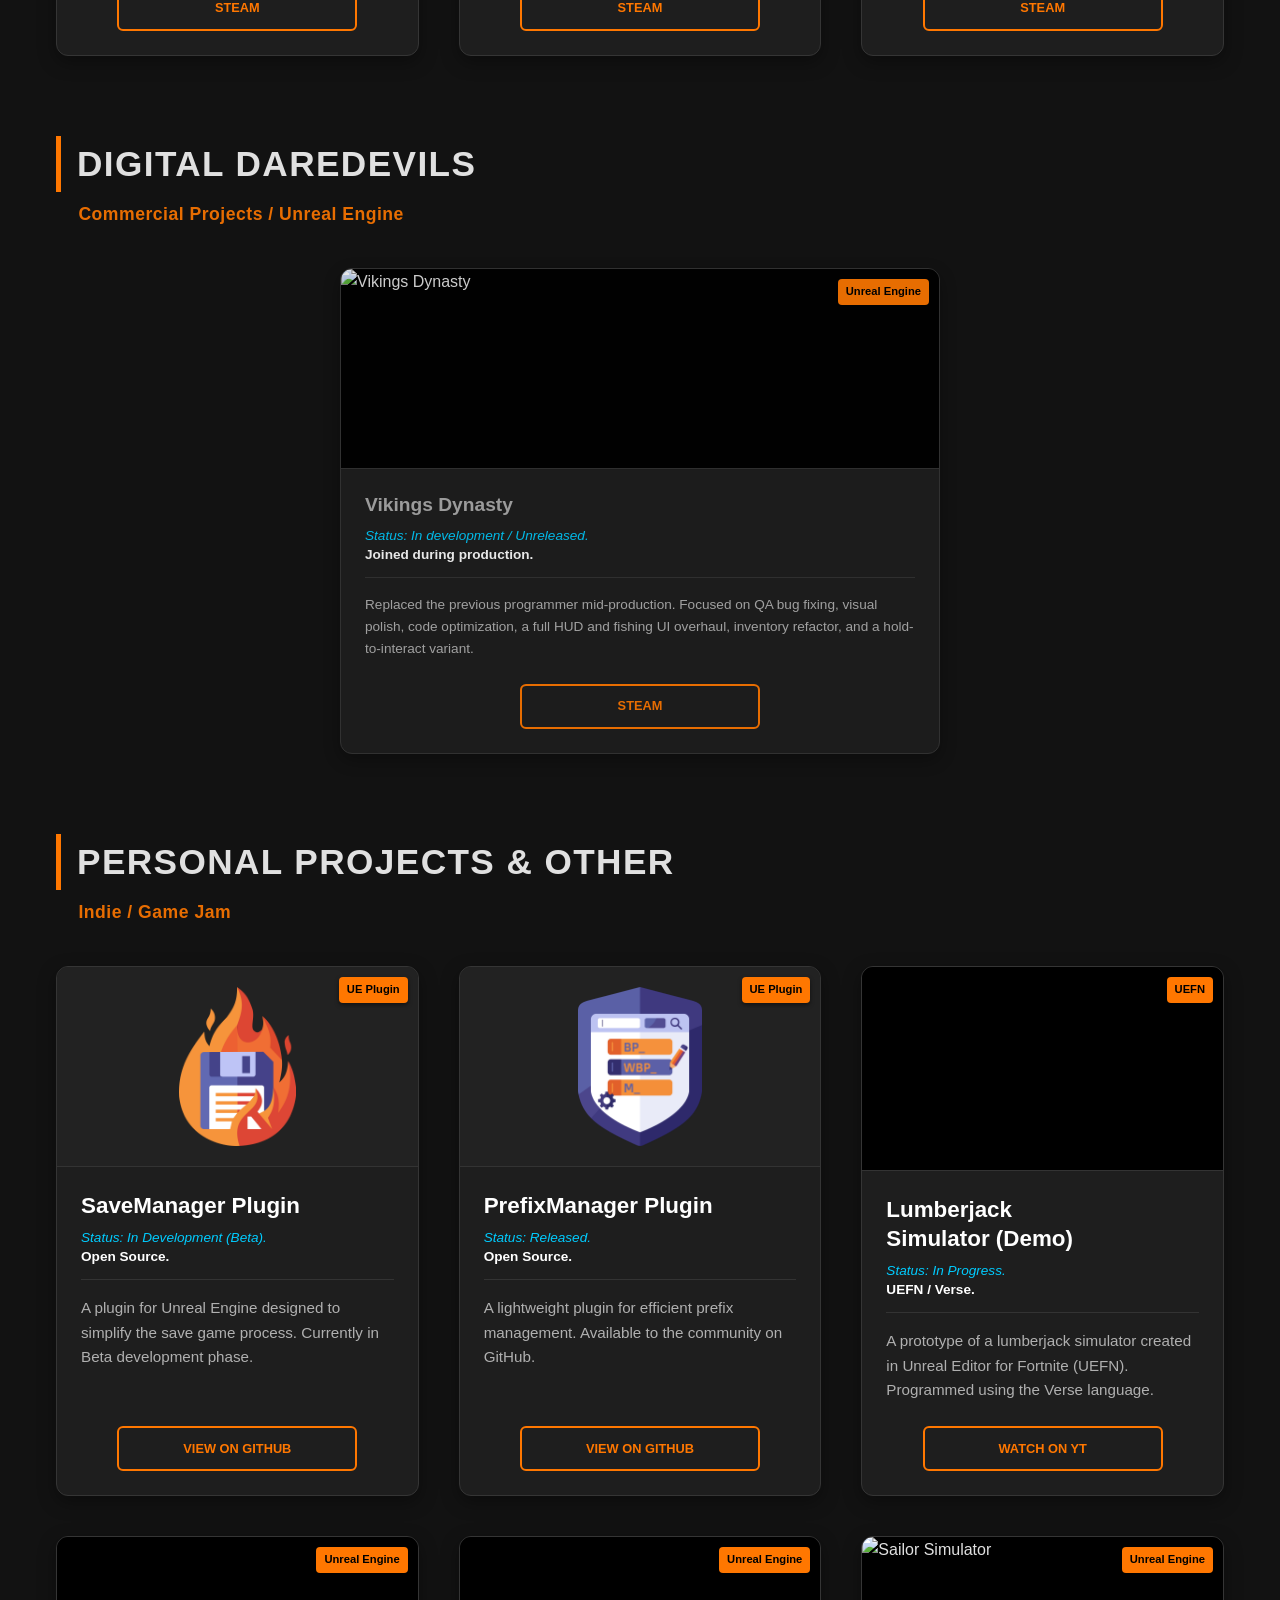
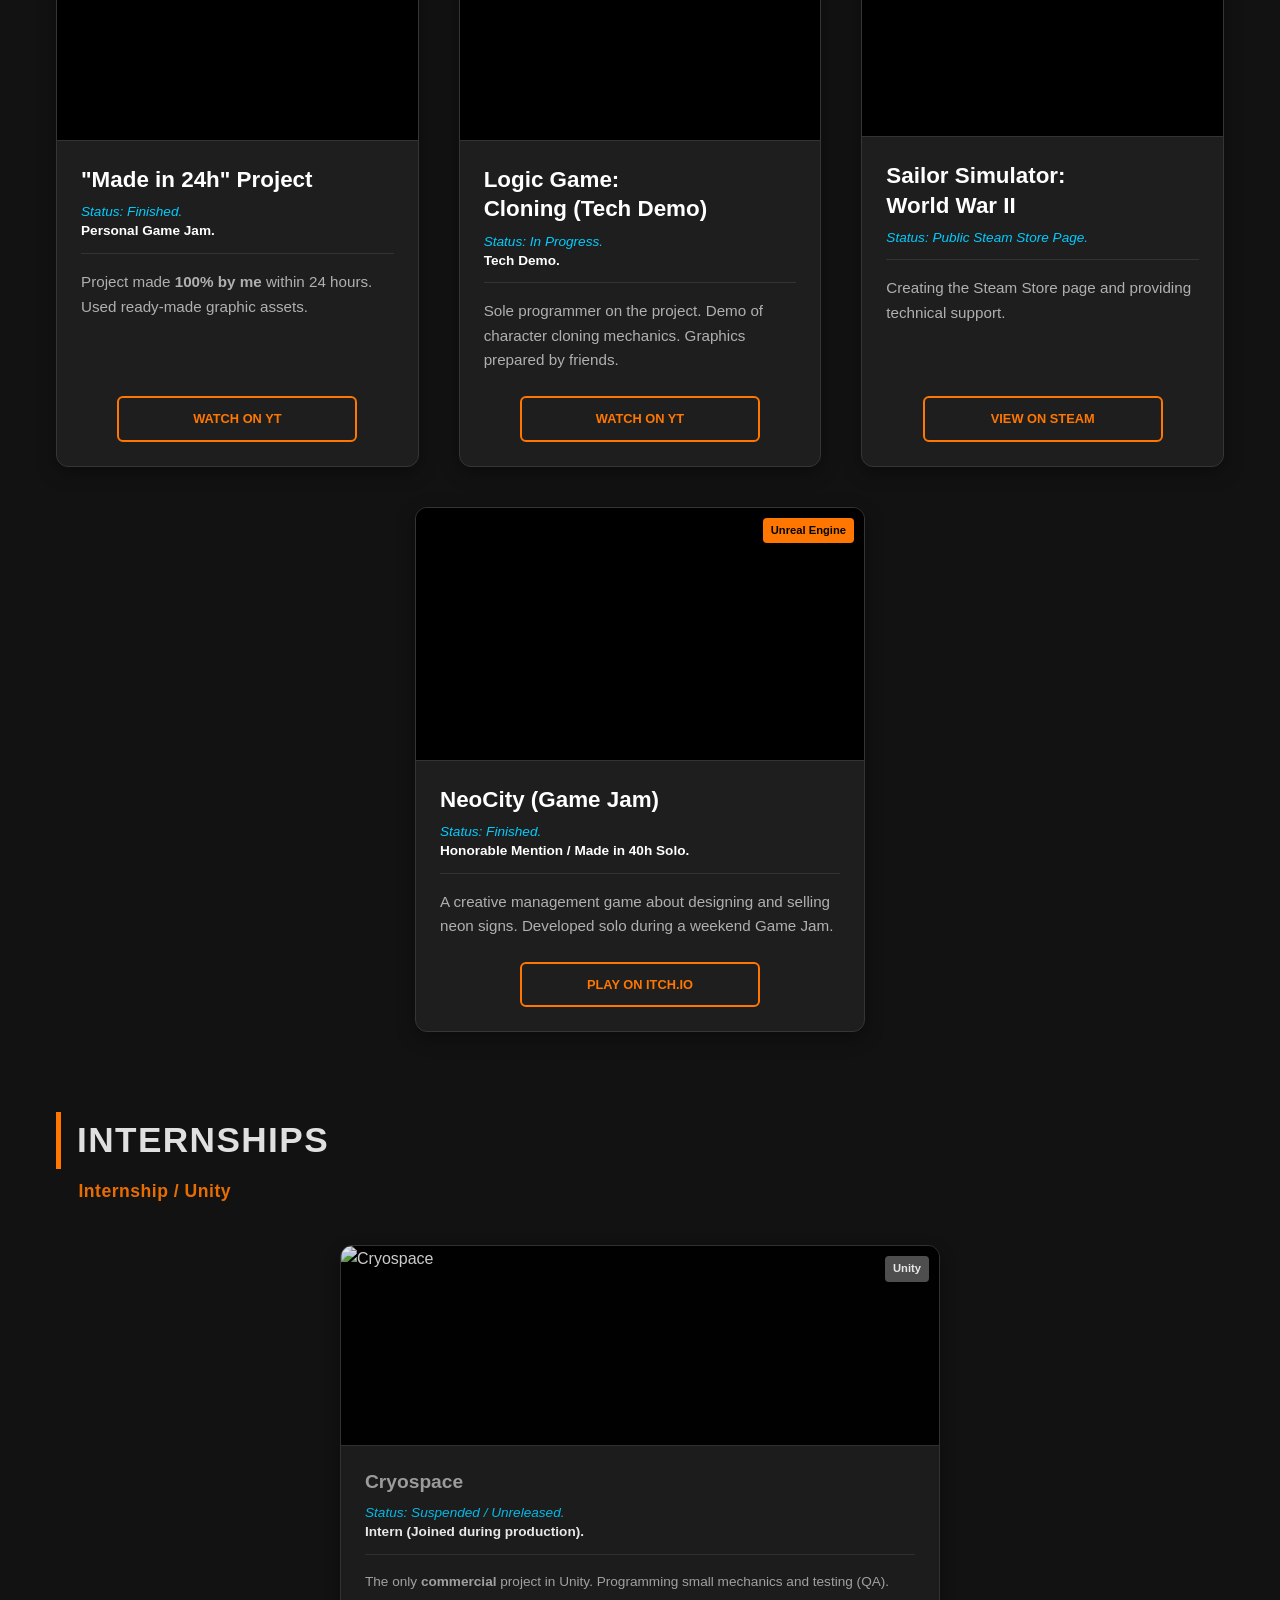
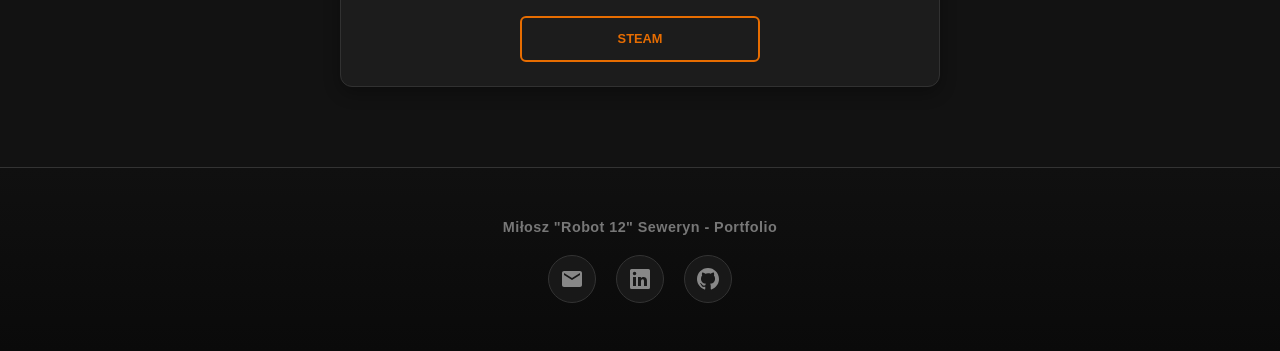
==== commit 1f98222e: "Add Vikings Dynasty" ====
--- a/index.html
+++ b/index.html
@@ -241,6 +241,39 @@
         </div>
     </section>
 
+    <section>
+        <h2 class="section-title">Digital Daredevils</h2>
+        <span class="company-name">
+            <span class="en">Commercial Projects / Unreal Engine</span>
+            <span class="pl">Projekty Komercyjne / Unreal Engine</span>
+        </span>
+
+        <div class="projects-grid" style="grid-template-columns: 1fr;">
+            <div class="card small">
+                <a href="pages/vikings-dynasty.html" aria-label="Project details" style="position: absolute; inset: 0; z-index: 1;"></a>
+                <div class="badge badge-ue">Unreal Engine</div>
+                <img src="https://shared.fastly.steamstatic.com/store_item_assets/steam/apps/2753930/library_hero.jpg" alt="Vikings Dynasty" class="card-img">
+                <div class="card-content">
+                    <h3>Vikings Dynasty</h3>
+                    <div class="status-info">
+                        <span class="en">Status: In development / Unreleased.<br><strong>Joined during production.</strong></span>
+                        <span class="pl">Status: W produkcji / Niewydana.<br><strong>Dołączyłem w trakcie produkcji.</strong></span>
+                    </div>
+                    <p>
+                        <span class="en">Replaced the previous programmer mid-production. Focused on QA bug fixing, visual polish, code optimization, a full HUD and fishing UI overhaul, inventory refactor, and a hold-to-interact variant.</span>
+                        <span class="pl">Zastąpiłem poprzedniego programistę w trakcie produkcji. Skupiłem się na poprawkach zgłoszeń QA, polerowaniu wizualnym, optymalizacji kodu, przebudowie HUD i UI łowienia, refaktorze inventory oraz wariancie interakcji z przytrzymaniem.</span>
+                    </p>
+                    <div class="card-buttons" style="position: relative; z-index: 2;">
+                        <a href="https://store.steampowered.com/app/2753930/Vikings_Dynasty/" target="_blank" rel="noopener noreferrer" class="btn">
+                            <span class="en">Steam</span>
+                            <span class="pl">Steam</span>
+                        </a>
+                    </div>
+                </div>
+            </div>
+        </div>
+    </section>
+
     <section id="personal-projects-section">
         <h2 class="section-title">
             <span class="en">Personal Projects &amp; Other</span>
